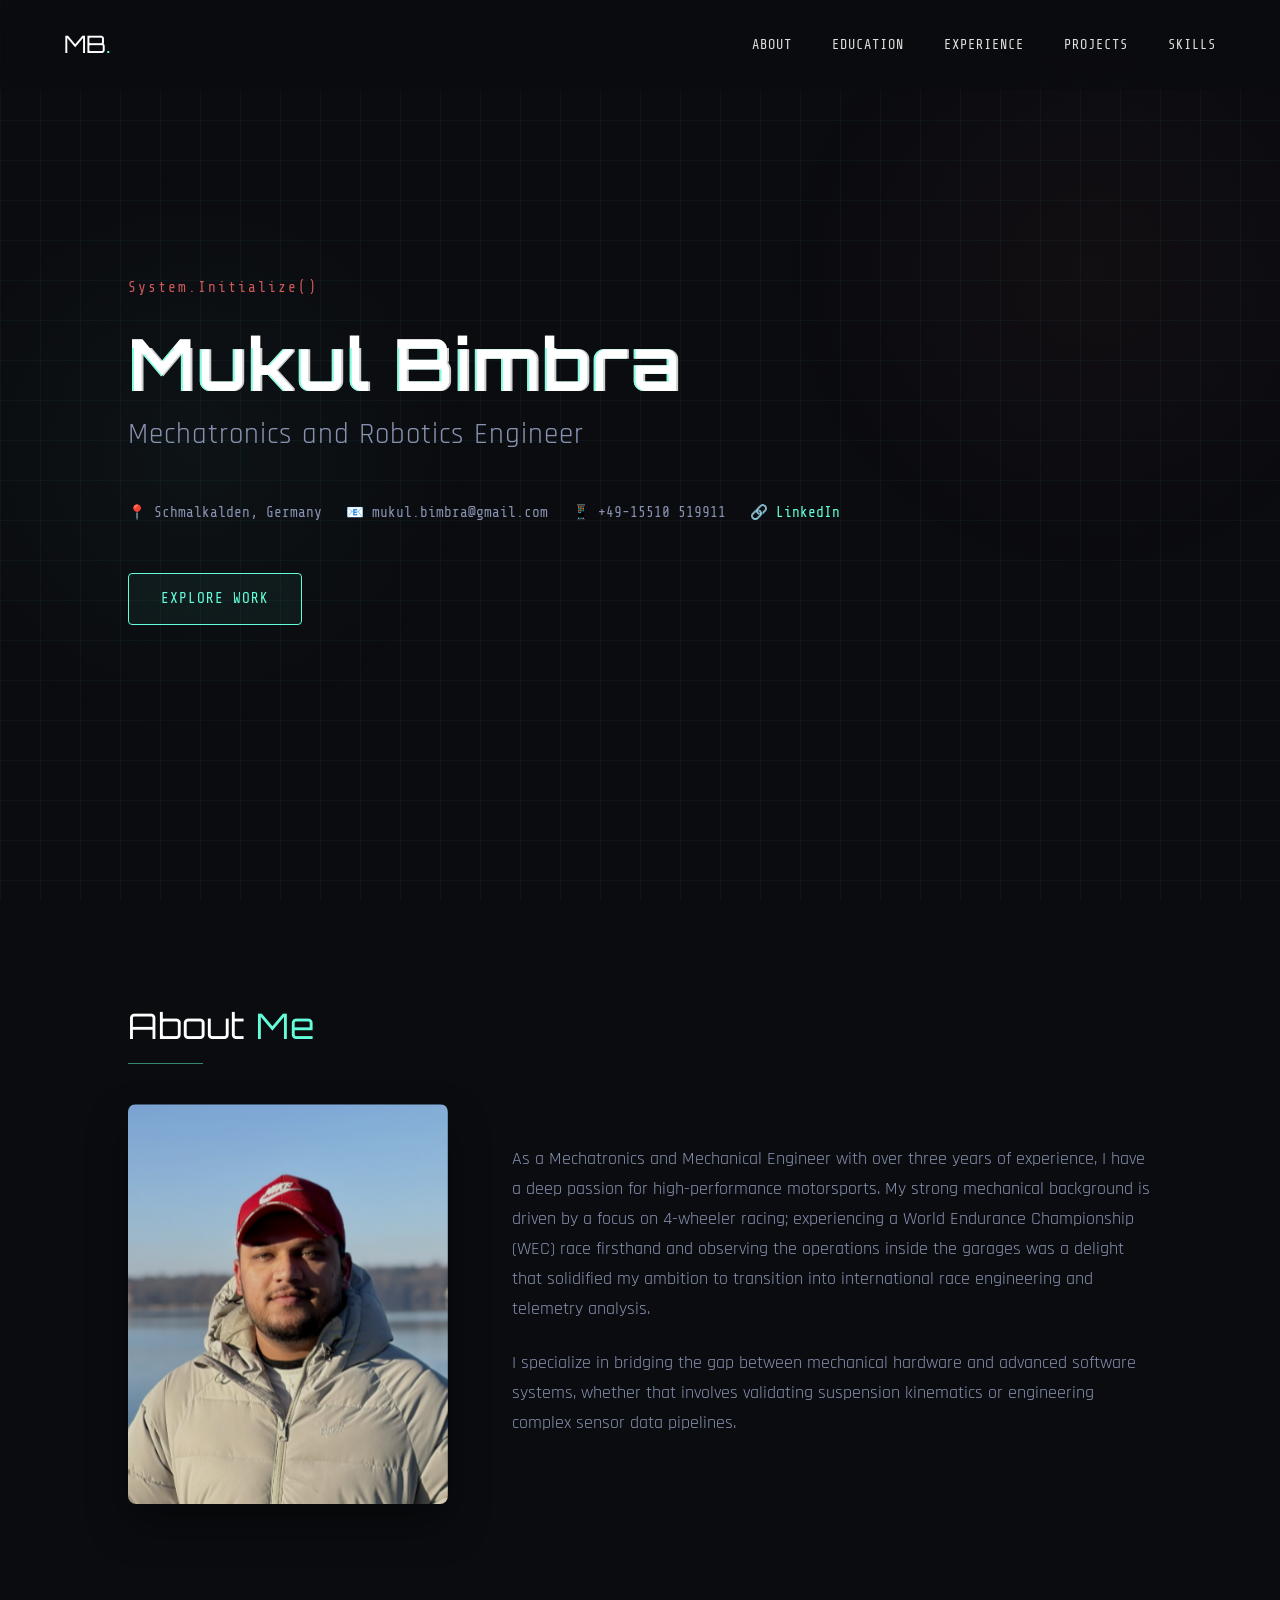
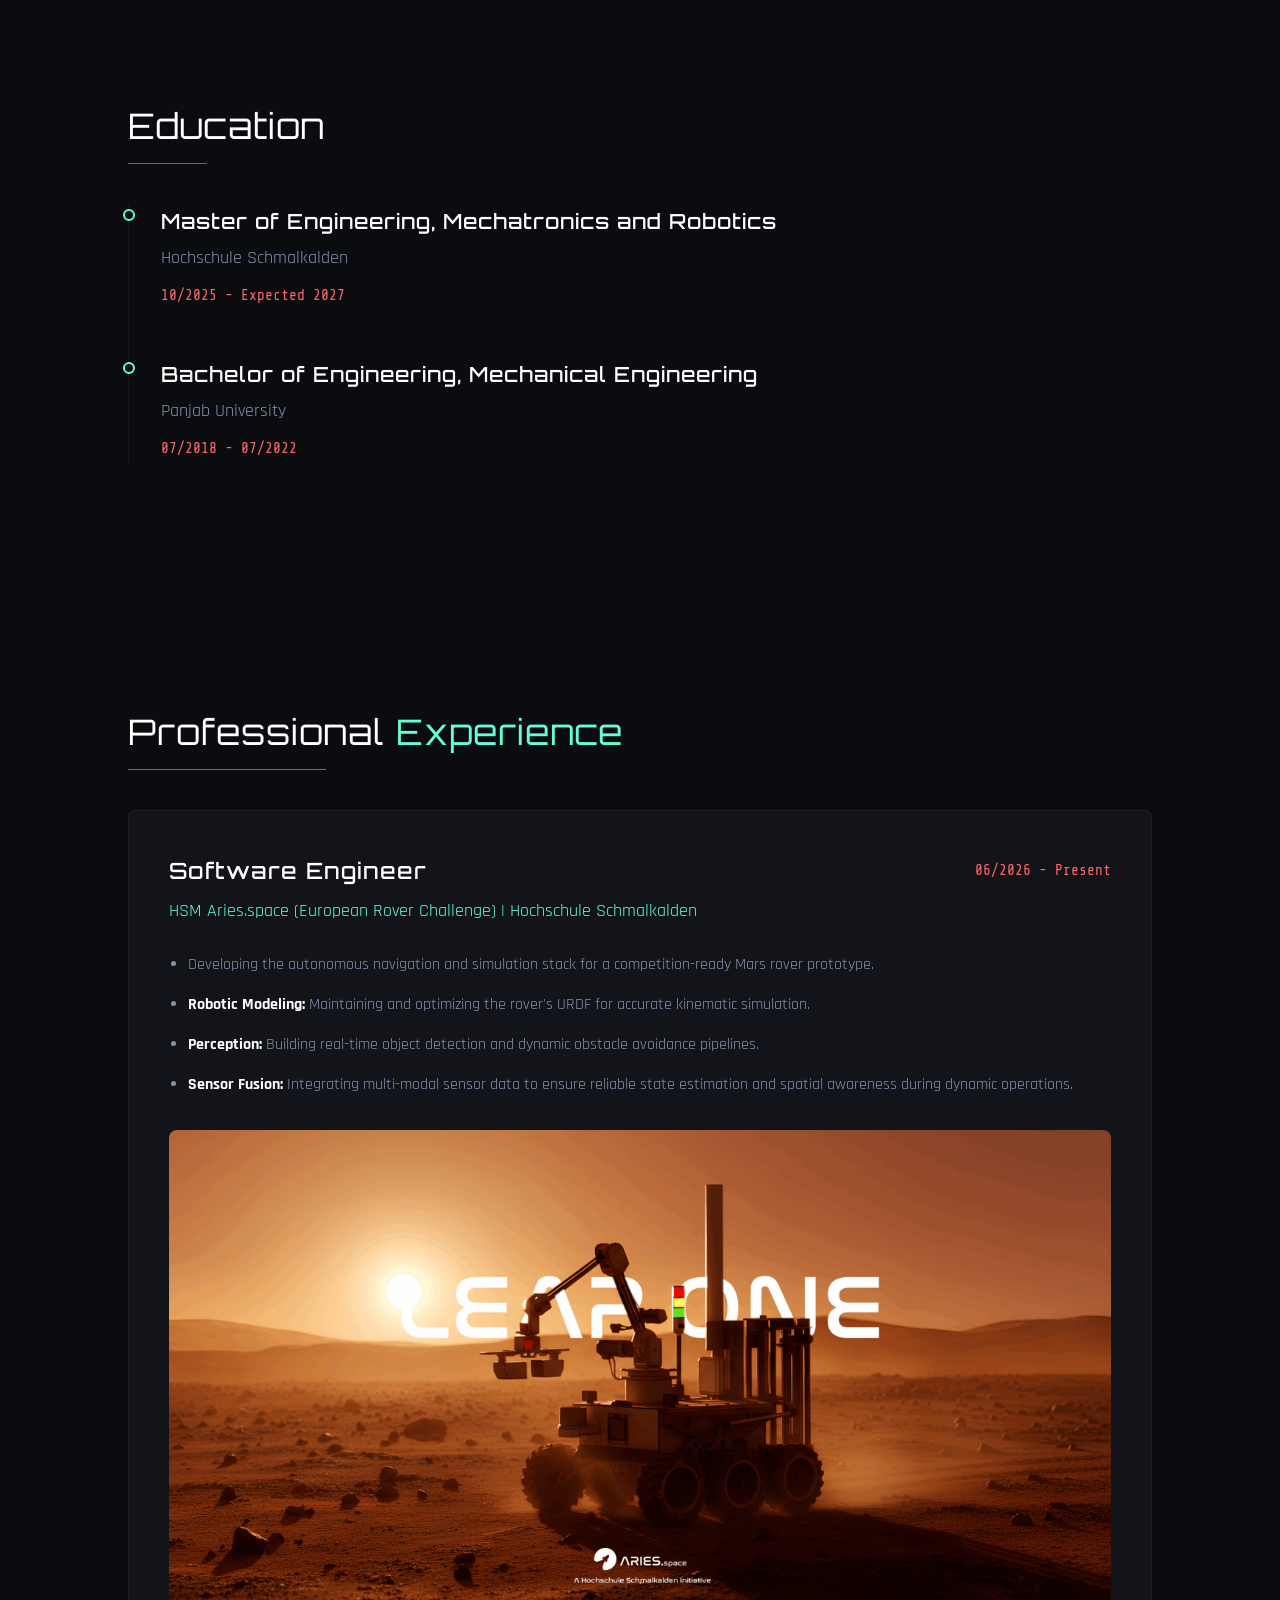
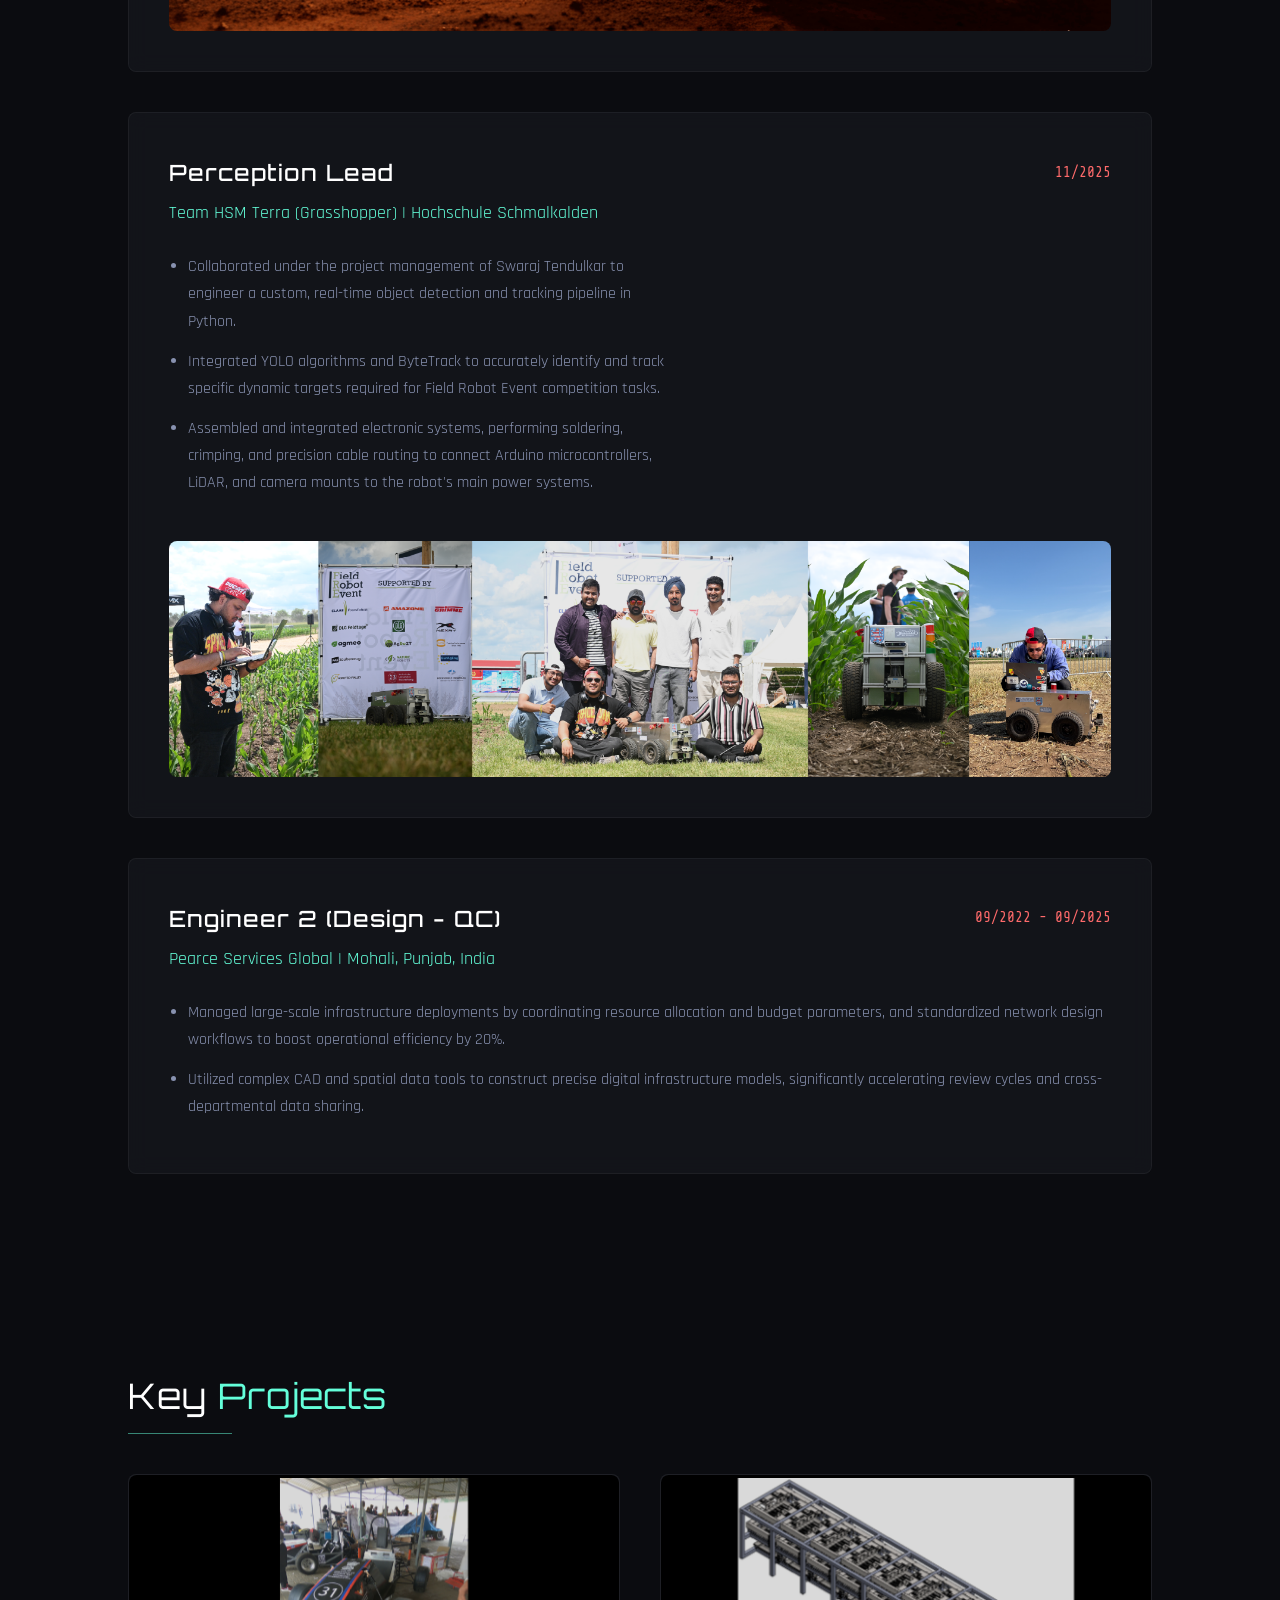
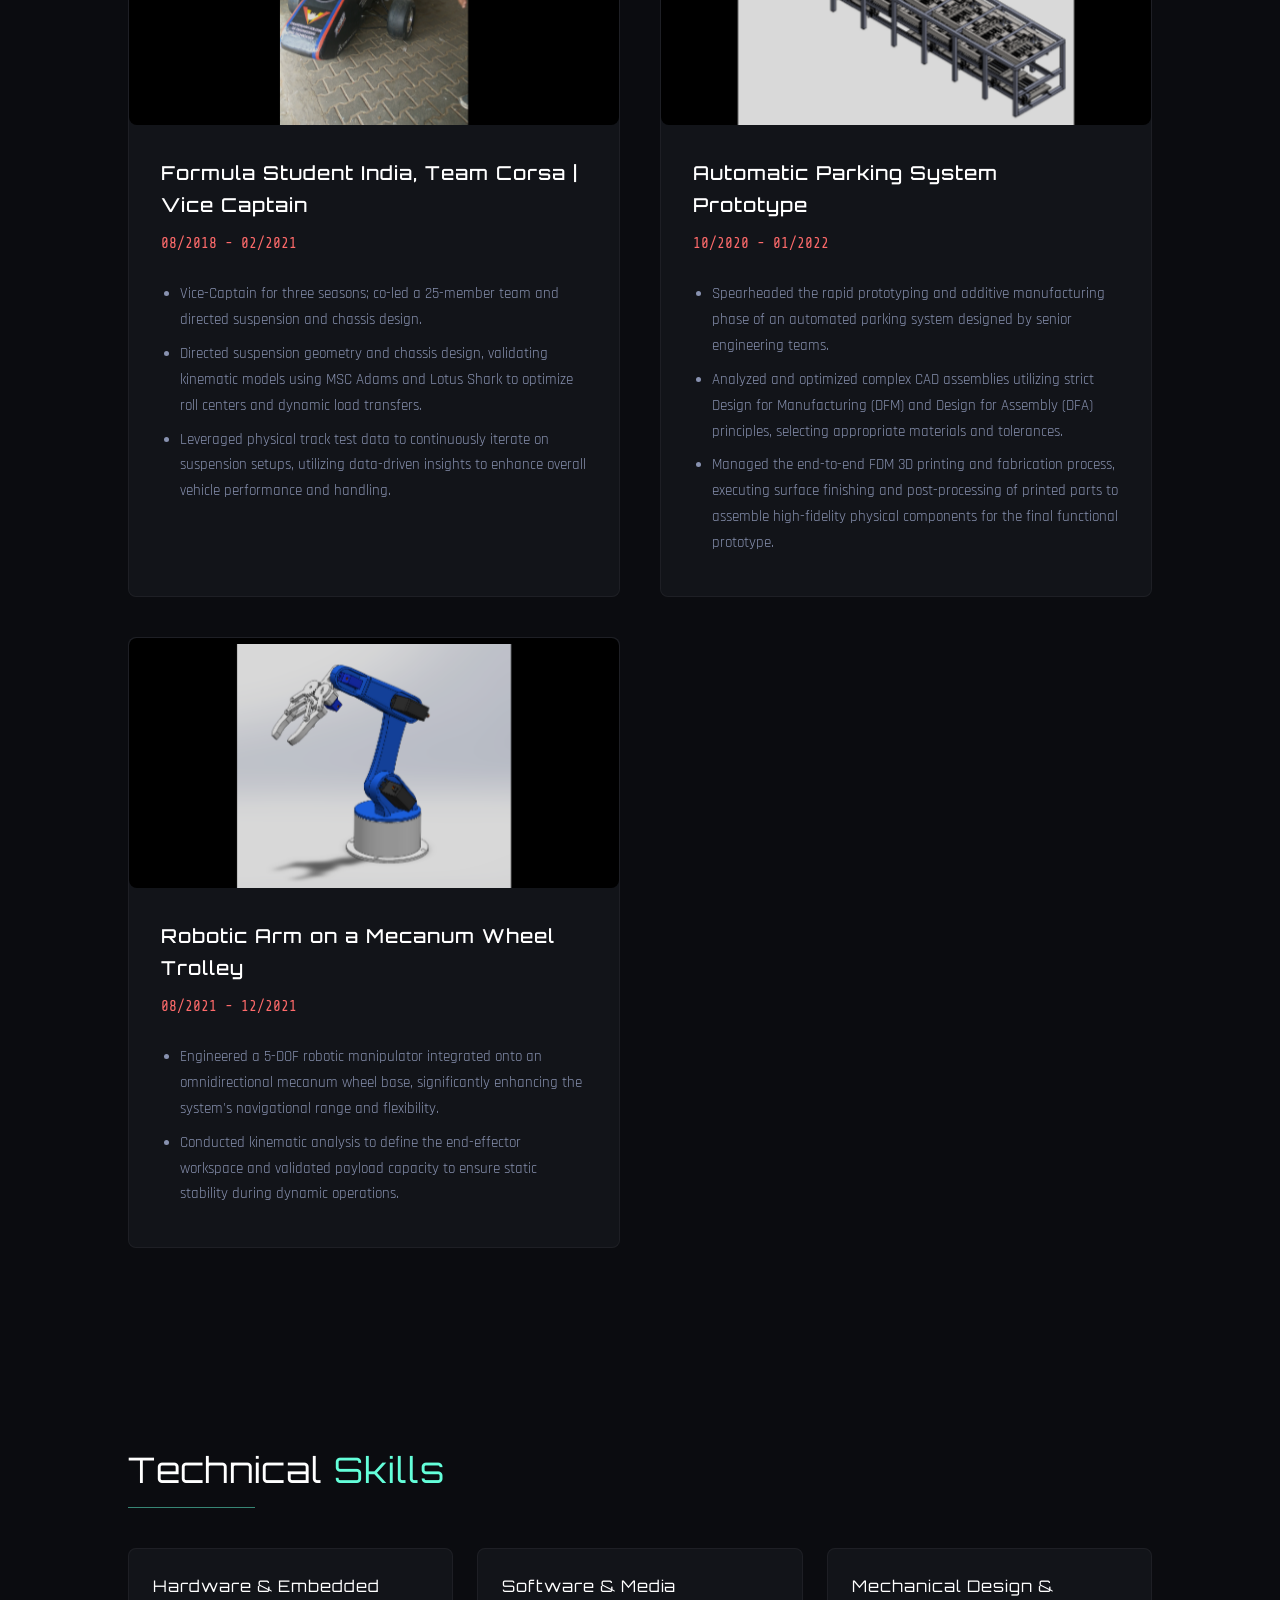
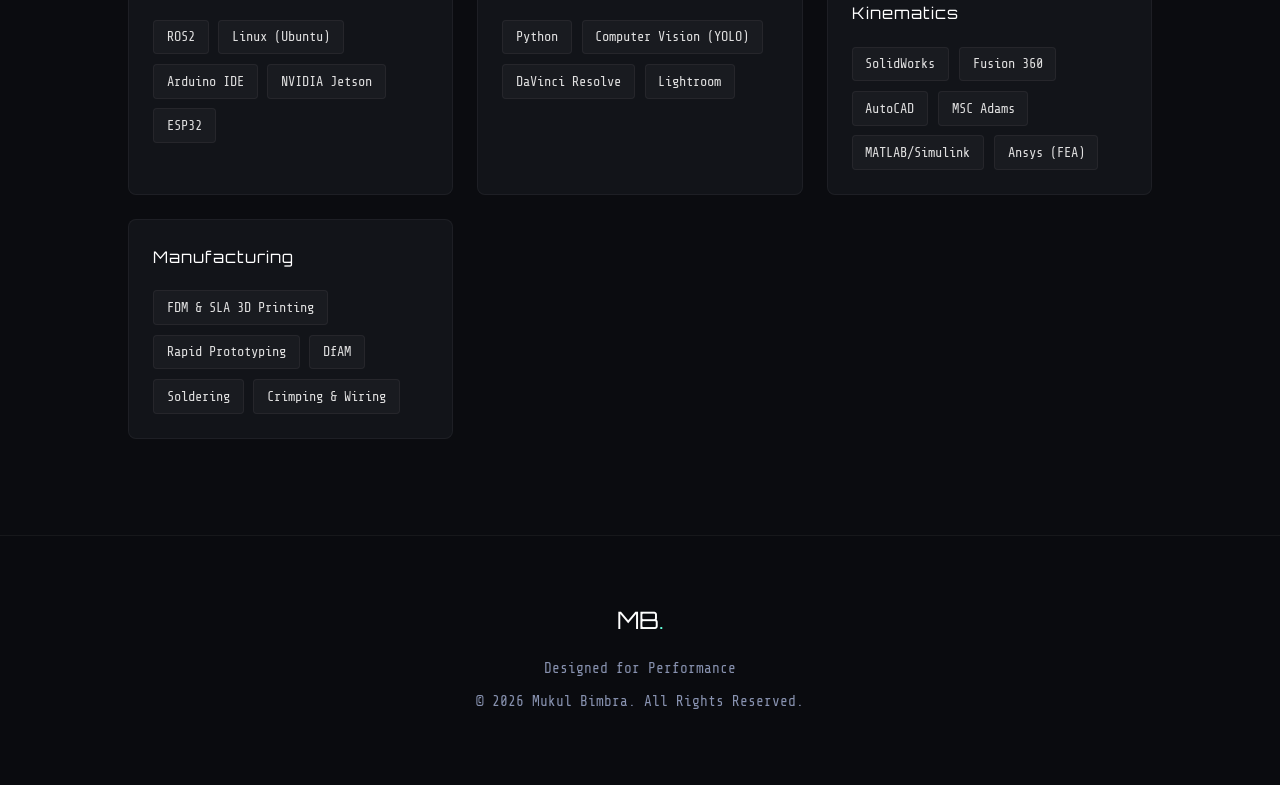
==== index.html @ 62a34c29 "Add files via upload" ====
<!DOCTYPE html>
<html lang="en">

<head>
    <meta charset="UTF-8">
    <meta name="viewport" content="width=device-width, initial-scale=1.0">
    <title>Mukul Bimbra | Mechatronics and Robotics Engineer</title>
    <link rel="stylesheet" href="style.css">
    <link
        href="https://fonts.googleapis.com/css2?family=Orbitron:wght@400;500;700&family=Rajdhani:wght@300;400;500;600&family=Share+Tech+Mono&display=swap"
        rel="stylesheet">
</head>

<body>
    <div class="ambient-background"></div>
    <div class="grid-overlay"></div>

    <nav class="navbar">
        <div class="logo">MB<span class="accent">.</span></div>
        <ul class="nav-links">
            <li><a href="#about">About</a></li>
            <li><a href="#education">Education</a></li>
            <li><a href="#experience">Experience</a></li>
            <li><a href="#projects">Projects</a></li>
            <li><a href="#skills">Skills</a></li>
        </ul>
    </nav>

    <header class="hero" id="home">
        <div class="hero-content">
            <div class="telemetry-tag">System.Initialize()</div>
            <h1 class="glitch" data-text="Mukul Bimbra">Mukul Bimbra</h1>
            <h2 class="role">Mechatronics and Robotics Engineer</h2>
            <div class="contact-info">
                <span>📍 Schmalkalden, Germany</span>
                <span>📧 mukul.bimbra@gmail.com</span>
                <span>📱 +49-15510 519911</span>
                <span>🔗 <a href="https://linkedin.com/in/mukul-bimbra" target="_blank">LinkedIn</a></span>
            </div>
            <a href="#about" class="btn primary-btn">Explore Work</a>
        </div>
    </header>

    <main>
        <section id="about" class="section">
            <h2 class="section-title">About <span class="accent">Me</span></h2>
            <div class="about-container">
                <div class="about-image parallax-container">
                    <img src="./Assets/images/Headshot.jpg" alt="Mukul Bimbra Headshot" class="parallax-img">
                </div>
                <div class="about-text">
                    <p>As a Mechatronics and Mechanical Engineer with over three years of experience, I have a deep
                        passion for high-performance motorsports. My strong mechanical background is driven by a focus
                        on 4-wheeler racing; experiencing a World Endurance Championship (WEC) race firsthand and
                        observing the operations inside the garages was a delight that solidified my ambition to
                        transition into international race engineering and telemetry analysis.</p>
                    <p>I specialize in bridging the gap between mechanical hardware and advanced software systems,
                        whether that involves validating suspension kinematics or engineering complex sensor data
                        pipelines.</p>
                </div>
            </div>
        </section>

        <section id="education" class="section">
            <h2 class="section-title">Education</h2>
            <div class="timeline">
                <div class="timeline-item">
                    <div class="timeline-dot"></div>
                    <div class="timeline-content">
                        <h3>Master of Engineering, Mechatronics and Robotics</h3>
                        <p class="timeline-org">Hochschule Schmalkalden</p>
                        <span class="timeline-date">10/2025 - Expected 2027</span>
                    </div>
                </div>
                <div class="timeline-item">
                    <div class="timeline-dot"></div>
                    <div class="timeline-content">
                        <h3>Bachelor of Engineering, Mechanical Engineering</h3>
                        <p class="timeline-org">Panjab University</p>
                        <span class="timeline-date">07/2018 - 07/2022</span>
                    </div>
                </div>
            </div>
        </section>

        <section id="experience" class="section">
            <h2 class="section-title">Professional <span class="accent">Experience</span></h2>
            <div class="cards-container">

                <!-- HSM Aries Card -->
                <div class="card experience-card">
                    <div class="card-header">
                        <h3>Software Engineer</h3>
                        <span class="date">06/2026 - Present</span>
                    </div>
                    <p class="org">HSM Aries.space (European Rover Challenge) | Hochschule Schmalkalden</p>

                    <ul class="card-list">
                        <li>Developing the autonomous navigation and simulation stack for a competition-ready Mars rover
                            prototype.</li>
                        <li><strong>Robotic Modeling:</strong> Maintaining and optimizing the rover's URDF for accurate
                            kinematic simulation.</li>
                        <li><strong>Perception:</strong> Building real-time object detection and dynamic obstacle
                            avoidance pipelines.</li>
                        <li><strong>Sensor Fusion:</strong> Integrating multi-modal sensor data to ensure reliable state
                            estimation and spatial awareness during dynamic operations.</li>
                    </ul>

                    <div class="card-image-full" style="height: auto; background: none; border: none; padding: 0;">
                        <img style="width: 100%; height: auto; border-radius: 8px; display: block;"
                            src="./Assets/images/HSM Aries wallpaper.png" alt="HSM Aries Mars Rover">
                    </div>
                </div>

                <!-- HSM Terra Card -->
                <div class="card experience-card">
                    <div class="card-header">
                        <h3>Perception Lead</h3>
                        <span class="date">11/2025</span>
                    </div>
                    <p class="org">Team HSM Terra (Grasshopper) | Hochschule Schmalkalden</p>

                    <div class="card-content-split">
                        <ul class="card-list">
                            <li>Collaborated under the project management of Swaraj Tendulkar to engineer a custom,
                                real-time object detection and tracking pipeline in Python.</li>
                            <li>Integrated YOLO algorithms and ByteTrack to accurately identify and track specific
                                dynamic targets required for Field Robot Event competition tasks.</li>
                            <li>Assembled and integrated electronic systems, performing soldering, crimping, and
                                precision cable routing to connect Arduino microcontrollers, LiDAR, and camera mounts to
                                the robot's main power systems.</li>
                        </ul>
                    </div>

                    <div class="card-image-full" style="height: auto; background: none; border: none; padding: 0;">
                        <img style="width: 100%; height: auto; border-radius: 8px; display: block;"
                            src="./Assets/images/HSM Terra Banner.png" alt="HSM Terra Banner">
                    </div>
                </div>

                <!-- Pearce Services Global -->
                <div class="card experience-card">
                    <div class="card-header">
                        <h3>Engineer 2 (Design - QC)</h3>
                        <span class="date">09/2022 - 09/2025</span>
                    </div>
                    <p class="org">Pearce Services Global | Mohali, Punjab, India</p>
                    <ul class="card-list">
                        <li>Managed large-scale infrastructure deployments by coordinating resource allocation and
                            budget parameters, and standardized network design workflows to boost operational efficiency
                            by 20%.</li>
                        <li>Utilized complex CAD and spatial data tools to construct precise digital infrastructure
                            models, significantly accelerating review cycles and cross-departmental data sharing.</li>
                    </ul>
                </div>
            </div>
        </section>

        <section id="projects" class="section">
            <h2 class="section-title">Key <span class="accent">Projects</span></h2>
            <div class="projects-grid">
                <!-- Project 1 -->
                <div class="project-card">
                    <div class="project-slideshow parallax-container">
                        <img src="./Assets/images/corsa car image.jpg" alt="Team Corsa Group Photo"
                            class="slide parallax-img active">
                        <img src="./Assets/images/Corsa Front.jpg" alt="Team Corsa Car Front View"
                            class="slide parallax-img">
                    </div>
                    <div class="project-info">
                        <h3>Formula Student India, Team Corsa | Vice Captain</h3>
                        <span class="date">08/2018 - 02/2021</span>
                        <ul>
                            <li>Vice-Captain for three seasons; co-led a 25-member team and directed suspension and
                                chassis design.</li>
                            <li>Directed suspension geometry and chassis design, validating kinematic models using MSC
                                Adams and Lotus Shark to optimize roll centers and dynamic load transfers.</li>
                            <li>Leveraged physical track test data to continuously iterate on suspension setups,
                                utilizing data-driven insights to enhance overall vehicle performance and handling.</li>
                        </ul>
                    </div>
                </div>
                <!-- Project 2 -->
                <div class="project-card">
                    <div class="project-slideshow parallax-container">
                        <img src="./Assets/images/Automated Parking project CAD.png" alt="Automated Parking CAD Model"
                            class="slide parallax-img active">
                        <img src="./Assets/images/3D printing.jpg" alt="Automated Parking 3D Printing Process"
                            class="slide parallax-img">
                    </div>
                    <div class="project-info">
                        <h3>Automatic Parking System Prototype</h3>
                        <span class="date">10/2020 - 01/2022</span>
                        <ul>
                            <li>Spearheaded the rapid prototyping and additive manufacturing phase of an automated
                                parking system designed by senior engineering teams.</li>
                            <li>Analyzed and optimized complex CAD assemblies utilizing strict Design for Manufacturing
                                (DFM) and Design for Assembly (DFA) principles, selecting appropriate materials and
                                tolerances.</li>
                            <li>Managed the end-to-end FDM 3D printing and fabrication process, executing surface
                                finishing and post-processing of printed parts to assemble high-fidelity physical
                                components for the final functional prototype.</li>
                        </ul>
                    </div>
                </div>
                <!-- Project 3 -->
                <div class="project-card">
                    <div class="project-slideshow parallax-container">
                        <img src="./Assets/images/Robotic arm CAD.png" alt="Robotic Arm CAD Model"
                            class="slide parallax-img active">
                        <img src="./Assets/images/Robotic arm .jpeg" alt="Assembled Robotic Arm Prototype"
                            class="slide parallax-img">
                    </div>
                    <div class="project-info">
                        <h3>Robotic Arm on a Mecanum Wheel Trolley</h3>
                        <span class="date">08/2021 - 12/2021</span>
                        <ul>
                            <li>Engineered a 5-DOF robotic manipulator integrated onto an omnidirectional mecanum wheel
                                base, significantly enhancing the system's navigational range and flexibility.</li>
                            <li>Conducted kinematic analysis to define the end-effector workspace and validated payload
                                capacity to ensure static stability during dynamic operations.</li>
                        </ul>
                    </div>
                </div>
            </div>
        </section>

        <section id="skills" class="section">
            <h2 class="section-title">Technical <span class="accent">Skills</span></h2>
            <div class="skills-container">
                <div class="skill-category">
                    <div class="skill-header">Hardware & Embedded</div>
                    <div class="skill-tags">
                        <span>ROS2</span><span>Linux (Ubuntu)</span><span>Arduino IDE</span><span>NVIDIA
                            Jetson</span><span>ESP32</span>
                    </div>
                </div>
                <div class="skill-category">
                    <div class="skill-header">Software & Media</div>
                    <div class="skill-tags">
                        <span>Python</span><span>Computer Vision (YOLO)</span><span>DaVinci
                            Resolve</span><span>Lightroom</span>
                    </div>
                </div>
                <div class="skill-category">
                    <div class="skill-header">Mechanical Design & Kinematics</div>
                    <div class="skill-tags">
                        <span>SolidWorks</span><span>Fusion 360</span><span>AutoCAD</span><span>MSC
                            Adams</span><span>MATLAB/Simulink</span><span>Ansys (FEA)</span>
                    </div>
                </div>
                <div class="skill-category">
                    <div class="skill-header">Manufacturing</div>
                    <div class="skill-tags">
                        <span>FDM & SLA 3D Printing</span><span>Rapid
                            Prototyping</span><span>DfAM</span><span>Soldering</span><span>Crimping & Wiring</span>
                    </div>
                </div>
            </div>
        </section>
    </main>

    <footer>
        <div class="footer-content">
            <div class="footer-logo">MB<span class="accent">.</span></div>
            <p>Designed for Performance</p>
            <p>&copy; 2026 Mukul Bimbra. All Rights Reserved.</p>
        </div>
    </footer>

    <script src="script.js"></script>
</body>

</html>
---- style.css ----
:root {
    --bg-color: #0b0c10;
    --surface-color: rgba(31, 33, 40, 0.4);
    --border-color: rgba(255, 255, 255, 0.05);
    --text-main: #e0e0e0;
    --text-muted: #8892b0;
    --accent-primary: #64ffda; /* smooth teal/cyan */
    --accent-secondary: #ff6b6b; /* soft coral red */
    
    --font-heading: 'Orbitron', sans-serif;
    --font-body: 'Rajdhani', sans-serif;
    --font-mono: 'Share Tech Mono', monospace;
    
    --transition-fast: 0.3s ease;
    --transition-smooth: 0.8s cubic-bezier(0.16, 1, 0.3, 1);
}

* {
    margin: 0;
    padding: 0;
    box-sizing: border-box;
}

html {
    scroll-behavior: smooth;
    font-size: 16px;
}

body {
    background-color: var(--bg-color);
    color: var(--text-main);
    font-family: var(--font-body);
    line-height: 1.7;
    overflow-x: hidden;
}

/* Background Grid Overlay */
.grid-overlay {
    position: fixed;
    top: 0;
    left: 0;
    width: 100vw;
    height: 100vh;
    background-image: 
        linear-gradient(rgba(100, 255, 218, 0.04) 1px, transparent 1px),
        linear-gradient(90deg, rgba(100, 255, 218, 0.04) 1px, transparent 1px);
    background-size: 40px 40px;
    z-index: -1;
    pointer-events: none;
}

/* Smooth Ambient Background */
.ambient-background {
    position: fixed;
    top: 0;
    left: 0;
    width: 100vw;
    height: 100vh;
    background: radial-gradient(circle at 15% 50%, rgba(100, 255, 218, 0.03), transparent 25%),
                radial-gradient(circle at 85% 30%, rgba(255, 107, 107, 0.03), transparent 25%);
    z-index: -2;
    pointer-events: none;
}

/* Typography */
h1, h2, h3, h4 {
    font-family: var(--font-heading);
    letter-spacing: 1px;
    font-weight: 500;
}

.accent {
    color: var(--accent-primary);
}

.section-title {
    font-size: 2.2rem;
    margin-bottom: 3rem;
    display: inline-block;
    position: relative;
    color: #fff;
    font-weight: 400;
}

.section-title::after {
    content: '';
    position: absolute;
    bottom: -8px;
    left: 0;
    width: 40%;
    height: 1px;
    background-color: var(--accent-primary);
    opacity: 0.5;
}

/* Navbar */
.navbar {
    position: fixed;
    top: 0;
    width: 100%;
    display: flex;
    justify-content: space-between;
    align-items: center;
    padding: 1.5rem 5%;
    background: rgba(11, 12, 16, 0.6);
    backdrop-filter: blur(12px);
    border-bottom: 1px solid transparent;
    z-index: 1000;
    transition: var(--transition-fast);
}

.navbar.scrolled {
    padding: 1rem 5%;
    background: rgba(11, 12, 16, 0.9);
    border-bottom: 1px solid var(--border-color);
}

.logo {
    font-family: var(--font-heading);
    font-size: 1.5rem;
    color: #fff;
}

.nav-links {
    list-style: none;
    display: flex;
    gap: 2.5rem;
}

.nav-links a {
    color: var(--text-main);
    text-decoration: none;
    font-family: var(--font-mono);
    text-transform: uppercase;
    font-size: 0.85rem;
    letter-spacing: 1px;
    transition: var(--transition-fast);
}

.nav-links a:hover {
    color: var(--accent-primary);
}

/* Hero Section */
.hero {
    height: 100vh;
    display: flex;
    align-items: center;
    padding: 0 10%;
    position: relative;
}

.hero-content {
    max-width: 800px;
    position: relative;
    z-index: 1;
}

.telemetry-tag {
    font-family: var(--font-mono);
    color: var(--accent-secondary);
    font-size: 0.9rem;
    margin-bottom: 1.5rem;
    letter-spacing: 2px;
    opacity: 0.8;
}

.hero h1 {
    font-size: 4.5rem;
    line-height: 1.1;
    margin-bottom: 0.5rem;
    color: #fff;
    font-weight: 700;
}

.hero .role {
    font-size: 1.8rem;
    color: var(--text-muted);
    margin-bottom: 2.5rem;
    font-family: var(--font-body);
    font-weight: 400;
}

.contact-info {
    display: flex;
    flex-wrap: wrap;
    gap: 1.5rem;
    margin-bottom: 3rem;
    font-family: var(--font-mono);
    font-size: 0.9rem;
    color: var(--text-muted);
}

.contact-info a {
    color: var(--accent-primary);
    text-decoration: none;
    transition: var(--transition-fast);
}

.contact-info a:hover {
    color: #fff;
}

.btn {
    display: inline-block;
    padding: 0.8rem 2rem;
    font-family: var(--font-mono);
    text-transform: uppercase;
    text-decoration: none;
    font-size: 0.9rem;
    letter-spacing: 1px;
    transition: var(--transition-fast);
    border: 1px solid var(--accent-primary);
    background: rgba(100, 255, 218, 0.05);
    color: var(--accent-primary);
    border-radius: 4px;
}

.btn:hover {
    background: rgba(100, 255, 218, 0.15);
    transform: translateY(-2px);
}

/* Sections General */
.section {
    padding: 6rem 10%;
}

/* Parallax Dynamic Images */
.parallax-container {
    overflow: hidden;
    position: relative;
    border-radius: 8px;
    background: #000;
}

.parallax-img {
    width: 100%;
    height: 100%;
    object-fit: contain;
    will-change: transform;
    filter: brightness(0.85);
    transition: filter 0.5s ease, transform 0.5s ease;
}

.parallax-container:hover .parallax-img {
    filter: brightness(1.1);
}

/* Full Width Card Images (HSM Rover & Terra) */
.card-image-full {
    width: 100%;
    height: 350px;
    margin-top: 2rem;
    border: 1px solid var(--border-color);
}

/* Square Video styling (HSM Terra) */
.video-wrapper {
    aspect-ratio: 1 / 1;
    width: 100%;
    max-width: 400px;
    margin: 0 auto;
    border-radius: 8px;
    overflow: hidden;
    border: 1px solid var(--border-color);
    box-shadow: 0 10px 30px rgba(0,0,0,0.3);
    background-color: #000;
}

.square-video {
    width: 100%;
    height: 100%;
    object-fit: cover;
}

/* About Section */
.about-container {
    display: flex;
    gap: 4rem;
    align-items: center;
}

.about-image {
    flex: 0 0 320px;
    height: 400px;
    box-shadow: 0 20px 40px rgba(0,0,0,0.4);
}

.about-text {
    flex: 1;
    font-size: 1.1rem;
    color: var(--text-muted);
}

.about-text p {
    margin-bottom: 1.5rem;
}

/* Education Timeline */
.timeline {
    position: relative;
    padding-left: 2rem;
    border-left: 1px solid var(--border-color);
}

.timeline-item {
    position: relative;
    margin-bottom: 3rem;
}

.timeline-dot {
    position: absolute;
    left: -2.35rem;
    top: 5px;
    width: 12px;
    height: 12px;
    background: var(--bg-color);
    border: 2px solid var(--accent-primary);
    border-radius: 50%;
}

.timeline-content h3 {
    color: #fff;
    font-size: 1.3rem;
    margin-bottom: 0.3rem;
}

.timeline-org {
    font-size: 1.1rem;
    color: var(--text-muted);
    margin-bottom: 0.5rem;
}

.timeline-date {
    font-family: var(--font-mono);
    color: var(--accent-secondary);
    font-size: 0.9rem;
}

/* Experience Cards */
.cards-container {
    display: flex;
    flex-direction: column;
    gap: 2.5rem;
}

.card {
    background: var(--surface-color);
    border: 1px solid var(--border-color);
    border-radius: 8px;
    padding: 2.5rem;
    transition: var(--transition-smooth);
    backdrop-filter: blur(10px);
}

.card:hover {
    transform: translateY(-5px);
    border-color: rgba(255, 255, 255, 0.15);
    background: rgba(31, 33, 40, 0.6);
}

.card-header {
    display: flex;
    justify-content: space-between;
    align-items: center;
    margin-bottom: 0.5rem;
}

.card-header h3 {
    font-size: 1.4rem;
    color: #fff;
}

.date {
    font-family: var(--font-mono);
    color: var(--accent-secondary);
    font-size: 0.9rem;
}

.org {
    font-size: 1.1rem;
    color: var(--accent-primary);
    margin-bottom: 1.5rem;
}

.card-content-split {
    display: grid;
    grid-template-columns: 1.2fr 1fr;
    gap: 2rem;
    align-items: center;
}

.card-list {
    padding-left: 1.2rem;
    color: var(--text-muted);
}

.card-list li {
    margin-bottom: 0.8rem;
}

.card-list li strong {
    color: #fff;
}

/* Projects Grid */
.projects-grid {
    display: grid;
    grid-template-columns: repeat(auto-fit, minmax(350px, 1fr));
    gap: 2.5rem;
}

.project-card {
    background: var(--surface-color);
    border: 1px solid var(--border-color);
    border-radius: 8px;
    display: flex;
    flex-direction: column;
    transition: var(--transition-smooth);
    overflow: hidden;
}

.project-card:hover {
    transform: translateY(-10px);
    border-color: rgba(100, 255, 218, 0.3);
}

.project-slideshow {
    height: 250px;
    position: relative;
}

.project-slideshow .slide {
    position: absolute;
    top: 0;
    left: 0;
    opacity: 0;
    z-index: 1;
    transition: opacity 1s ease-in-out;
}

.project-slideshow .slide.active {
    opacity: 1;
    z-index: 2;
}

.project-info {
    padding: 2rem;
    flex: 1;
}

.project-info h3 {
    color: #fff;
    margin-bottom: 0.5rem;
    font-size: 1.2rem;
}

.project-info ul {
    padding-left: 1.2rem;
    margin-top: 1.5rem;
    color: var(--text-muted);
    font-size: 0.95rem;
}

.project-info li {
    margin-bottom: 0.5rem;
}

/* Skills Section */
.skills-container {
    display: grid;
    grid-template-columns: repeat(auto-fit, minmax(280px, 1fr));
    gap: 1.5rem;
}

.skill-category {
    background: var(--surface-color);
    padding: 1.5rem;
    border: 1px solid var(--border-color);
    border-radius: 8px;
}

.skill-header {
    font-family: var(--font-heading);
    font-size: 1rem;
    margin-bottom: 1.2rem;
    color: #fff;
    letter-spacing: 1px;
}

.skill-tags {
    display: flex;
    flex-wrap: wrap;
    gap: 0.6rem;
}

.skill-tags span {
    background: rgba(255, 255, 255, 0.03);
    color: var(--text-main);
    border: 1px solid var(--border-color);
    border-radius: 4px;
    padding: 0.3rem 0.8rem;
    font-family: var(--font-mono);
    font-size: 0.85rem;
    transition: var(--transition-fast);
}

.skill-tags span:hover {
    background: rgba(100, 255, 218, 0.1);
    color: var(--accent-primary);
    border-color: rgba(100, 255, 218, 0.3);
}

/* Footer */
footer {
    padding: 4rem 10%;
    text-align: center;
    border-top: 1px solid var(--border-color);
    background: rgba(11, 12, 16, 0.8);
}

.footer-logo {
    font-family: var(--font-heading);
    font-size: 1.5rem;
    color: #fff;
    margin-bottom: 1rem;
}

footer p {
    font-family: var(--font-mono);
    color: var(--text-muted);
    margin-bottom: 0.5rem;
    font-size: 0.9rem;
}

/* Animations */
@keyframes blink {
    0%, 100% { opacity: 1; }
    50% { opacity: 0; }
}

.glitch {
    position: relative;
}

.glitch::before, .glitch::after {
    content: attr(data-text);
    position: absolute;
    top: 0;
    left: 0;
    width: 100%;
    height: 100%;
    opacity: 0.8;
}

.glitch::before {
    left: 2px;
    text-shadow: -2px 0 var(--accent-primary);
    clip: rect(24px, 550px, 90px, 0);
    animation: glitch-anim-2 3s infinite linear alternate-reverse;
}

.glitch::after {
    left: -2px;
    text-shadow: -2px 0 var(--accent-secondary);
    clip: rect(85px, 550px, 140px, 0);
    animation: glitch-anim 2.5s infinite linear alternate-reverse;
}

@keyframes glitch-anim {
    0% { clip: rect(10px, 9999px, 83px, 0); }
    20% { clip: rect(65px, 9999px, 2px, 0); }
    40% { clip: rect(25px, 9999px, 45px, 0); }
    60% { clip: rect(98px, 9999px, 12px, 0); }
    80% { clip: rect(44px, 9999px, 88px, 0); }
    100% { clip: rect(20px, 9999px, 55px, 0); }
}

@keyframes glitch-anim-2 {
    0% { clip: rect(15px, 9999px, 44px, 0); }
    20% { clip: rect(90px, 9999px, 20px, 0); }
    40% { clip: rect(5px, 9999px, 60px, 0); }
    60% { clip: rect(70px, 9999px, 10px, 0); }
    80% { clip: rect(33px, 9999px, 80px, 0); }
    100% { clip: rect(50px, 9999px, 30px, 0); }
}

/* Responsive */
@media (max-width: 1024px) {
    .about-container, .card-content-split {
        grid-template-columns: 1fr;
        flex-direction: column;
    }
    .hero h1 { font-size: 3.5rem; }
}

@media (max-width: 768px) {
    .nav-links { display: none; }
    .hero h1 { font-size: 2.8rem; }
    .hero .role { font-size: 1.3rem; }
    .section { padding: 4rem 5%; }
}
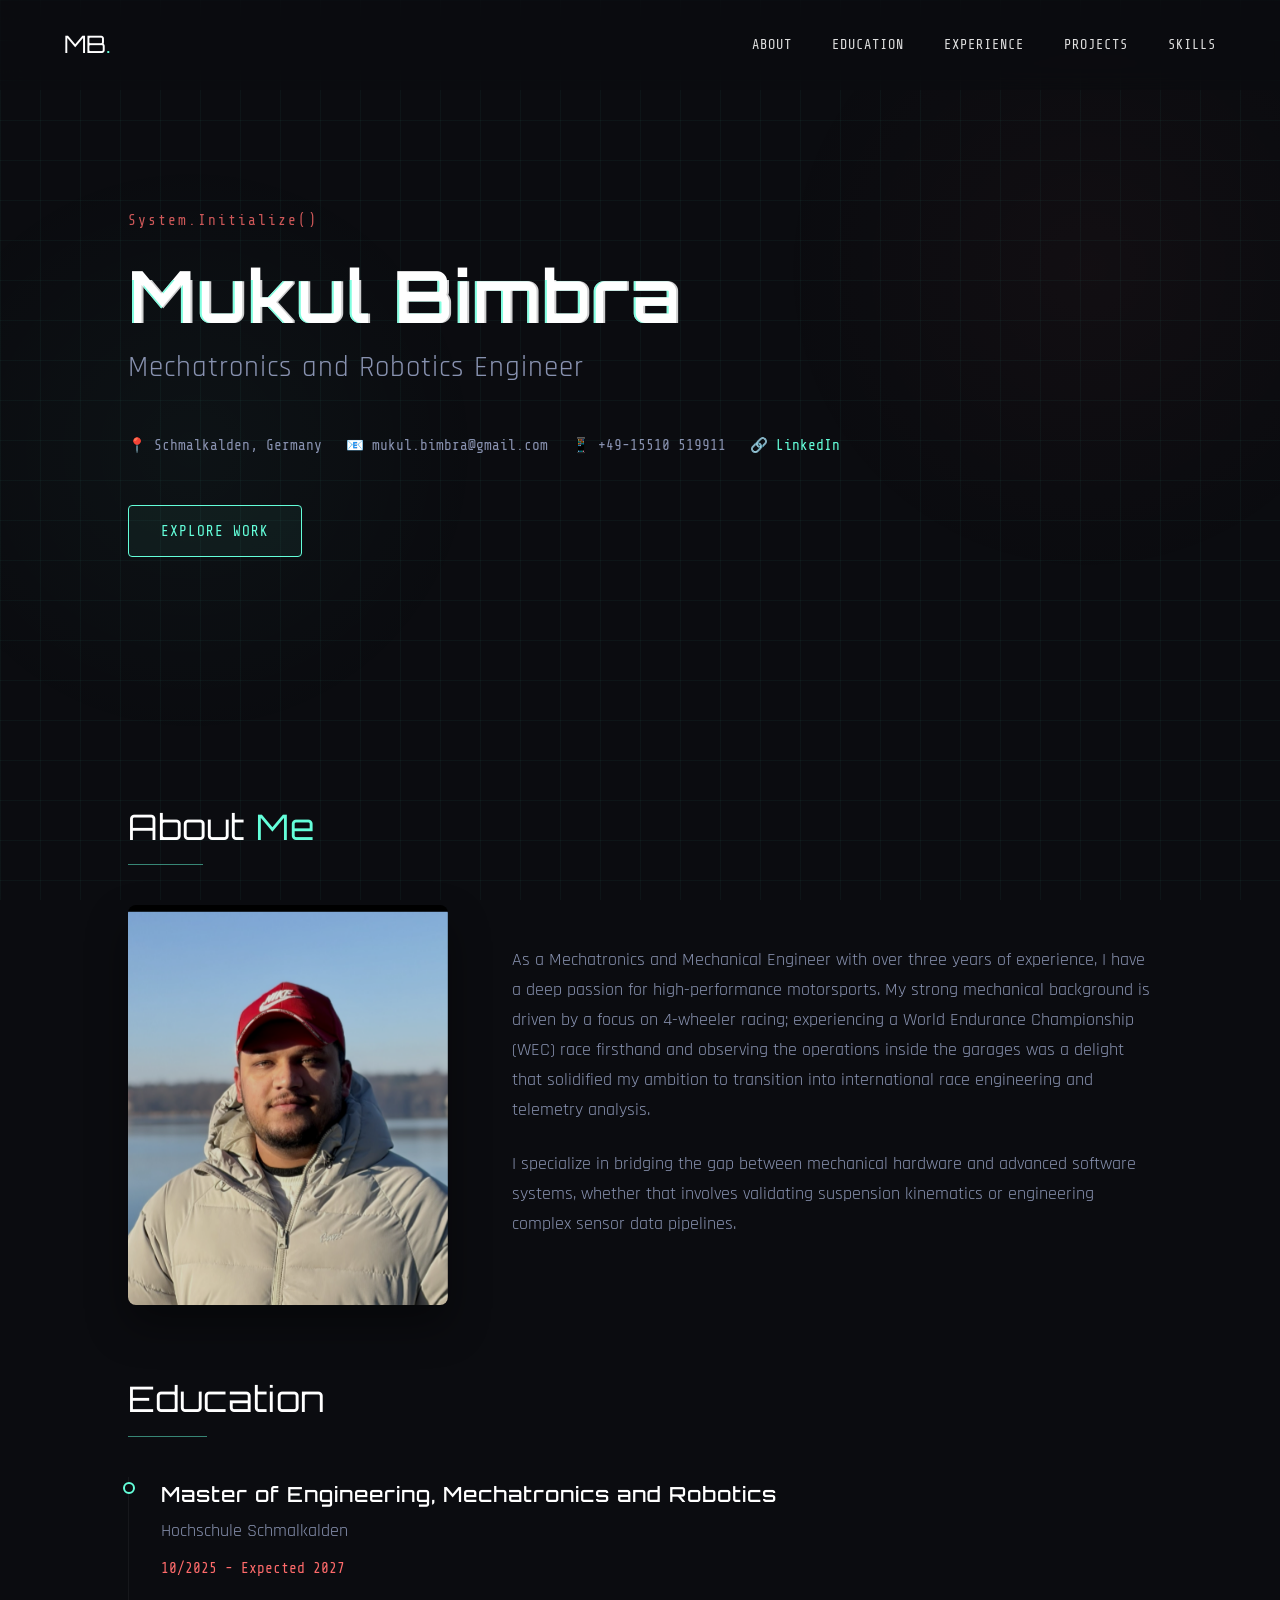
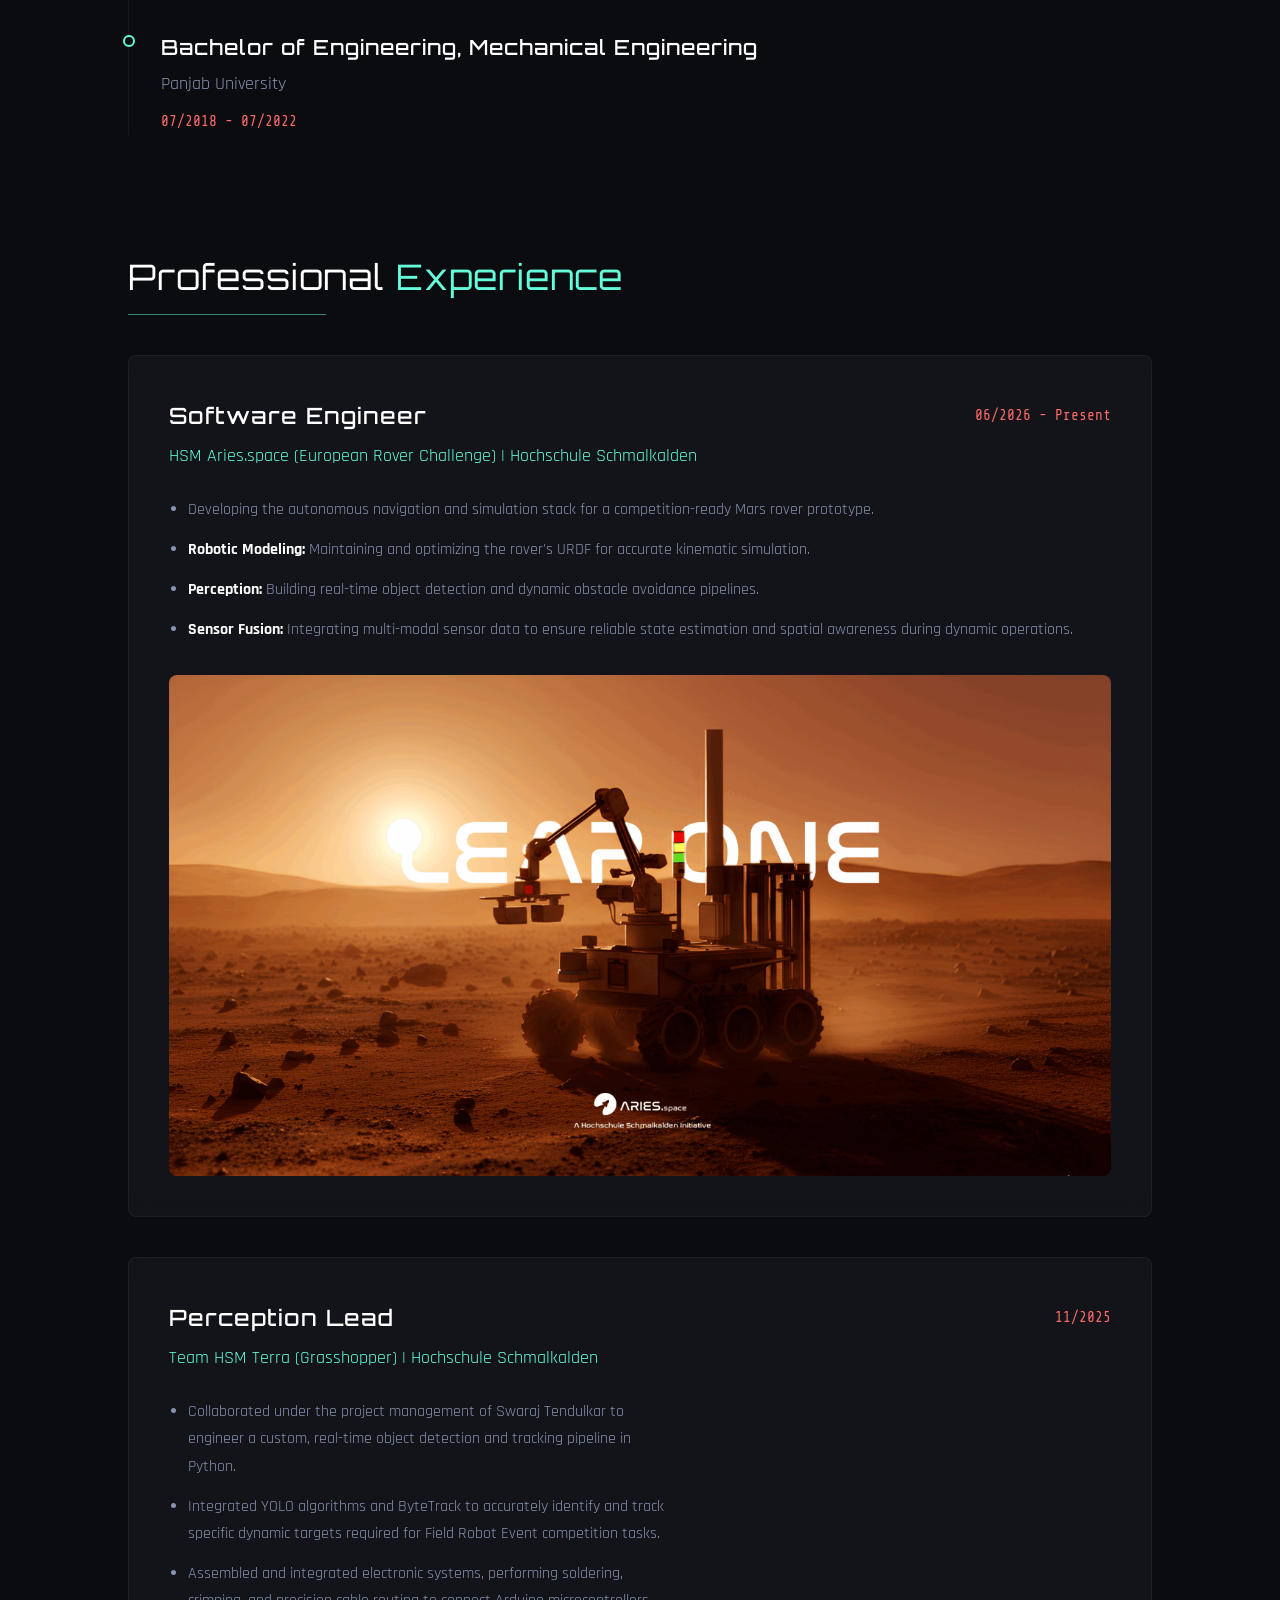
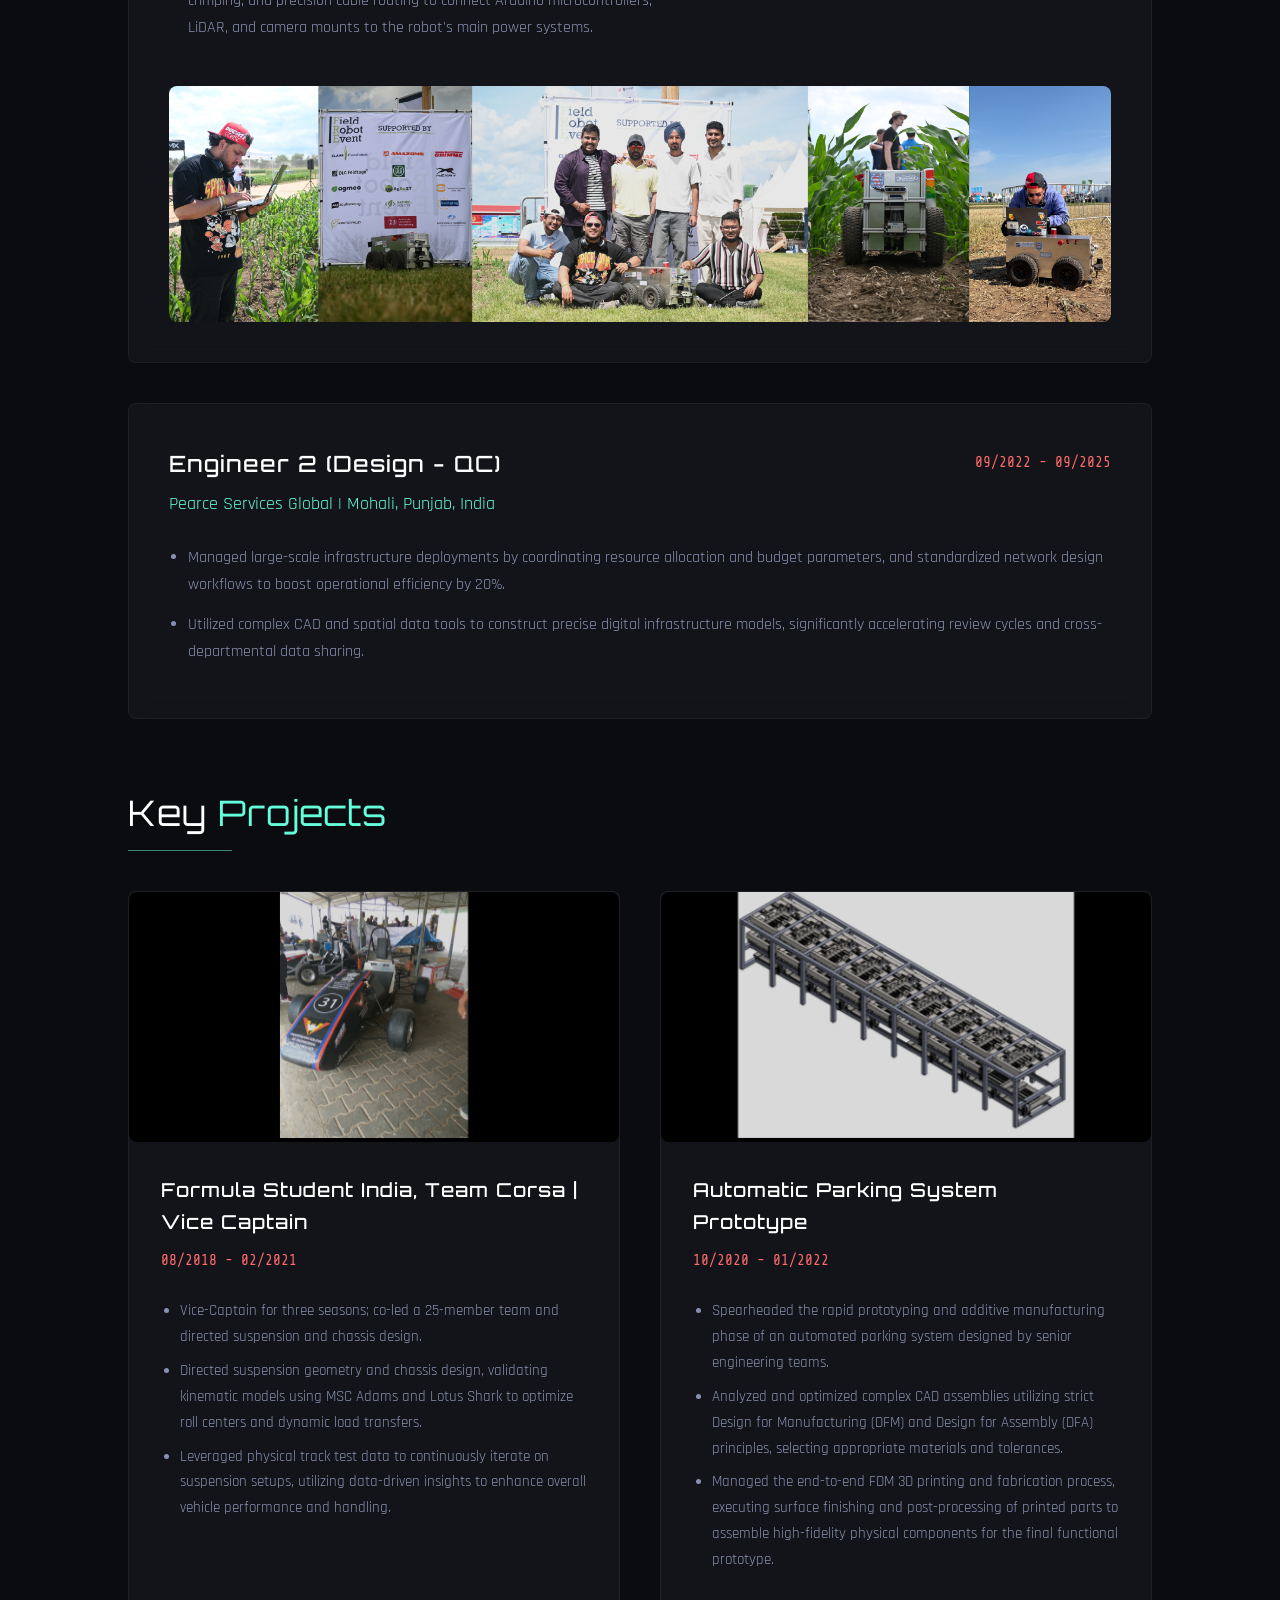
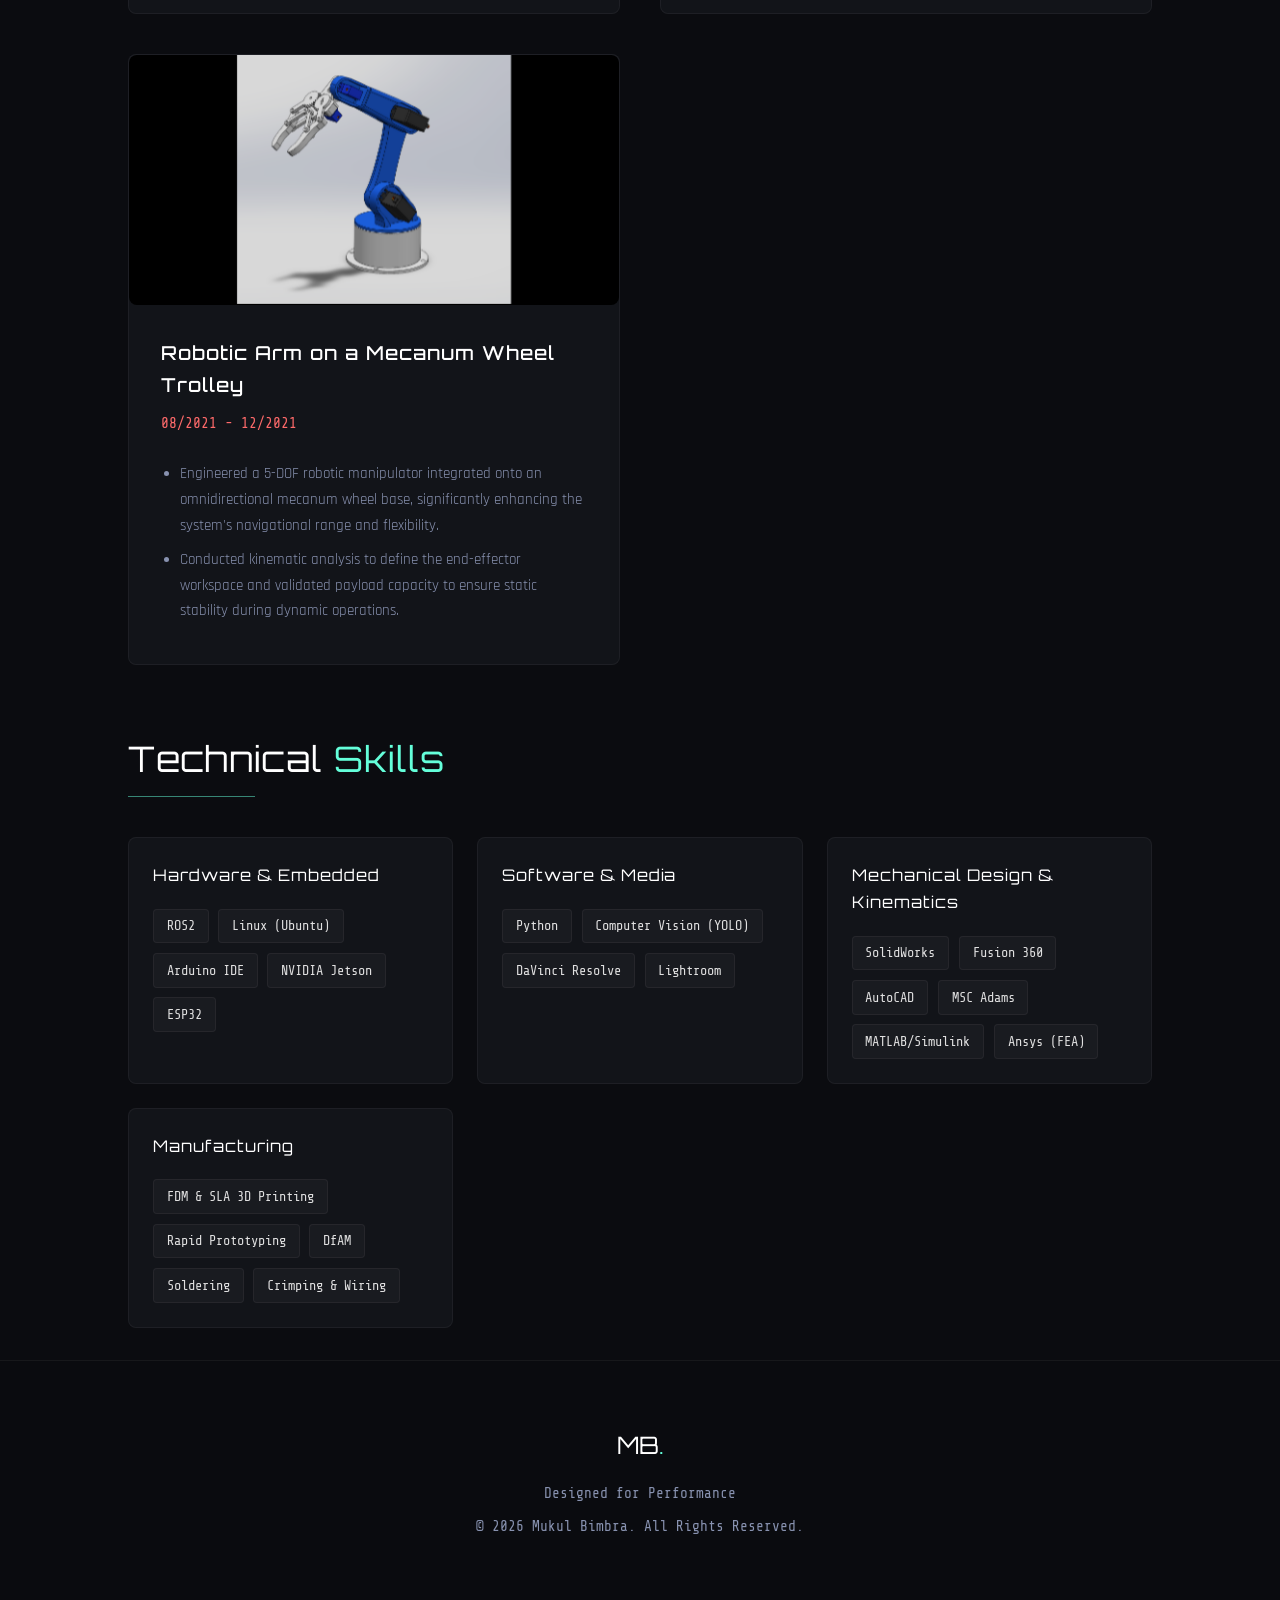
==== commit 7755a209: "Add files via upload" ====
--- a/index.html
+++ b/index.html
@@ -107,7 +107,8 @@
                     </ul>
 
                     <div class="card-image-full" style="height: auto; background: none; border: none; padding: 0;">
-                        <img style="width: 100%; height: auto; border-radius: 8px; display: block;"
+                        <img class="zoomable-image"
+                            style="width: 100%; height: auto; border-radius: 8px; display: block;"
                             src="./Assets/images/HSM Aries wallpaper.png" alt="HSM Aries Mars Rover">
                     </div>
                 </div>
@@ -133,7 +134,8 @@
                     </div>
 
                     <div class="card-image-full" style="height: auto; background: none; border: none; padding: 0;">
-                        <img style="width: 100%; height: auto; border-radius: 8px; display: block;"
+                        <img class="zoomable-image"
+                            style="width: 100%; height: auto; border-radius: 8px; display: block;"
                             src="./Assets/images/HSM Terra Banner.png" alt="HSM Terra Banner">
                     </div>
                 </div>
--- a/style.css
+++ b/style.css
@@ -143,7 +143,8 @@
 
 /* Hero Section */
 .hero {
-    height: 100vh;
+    height: 85vh;
+    min-height: 550px;
     display: flex;
     align-items: center;
     padding: 0 10%;
@@ -223,7 +224,7 @@
 
 /* Sections General */
 .section {
-    padding: 6rem 10%;
+    padding: 2rem 10%;
 }
 
 /* Parallax Dynamic Images */
@@ -253,6 +254,23 @@
     height: 350px;
     margin-top: 2rem;
     border: 1px solid var(--border-color);
+}
+
+/* Interactive Zoomable Image */
+.zoomable-image {
+    transition: transform 0.4s cubic-bezier(0.16, 1, 0.3, 1);
+    position: relative;
+    z-index: 1;
+}
+
+@media (max-width: 768px) {
+    .zoomable-image {
+        cursor: zoom-in;
+    }
+    .zoomable-image:active {
+        transform: scale(1.4);
+        z-index: 10;
+    }
 }
 
 /* Square Video styling (HSM Terra) */
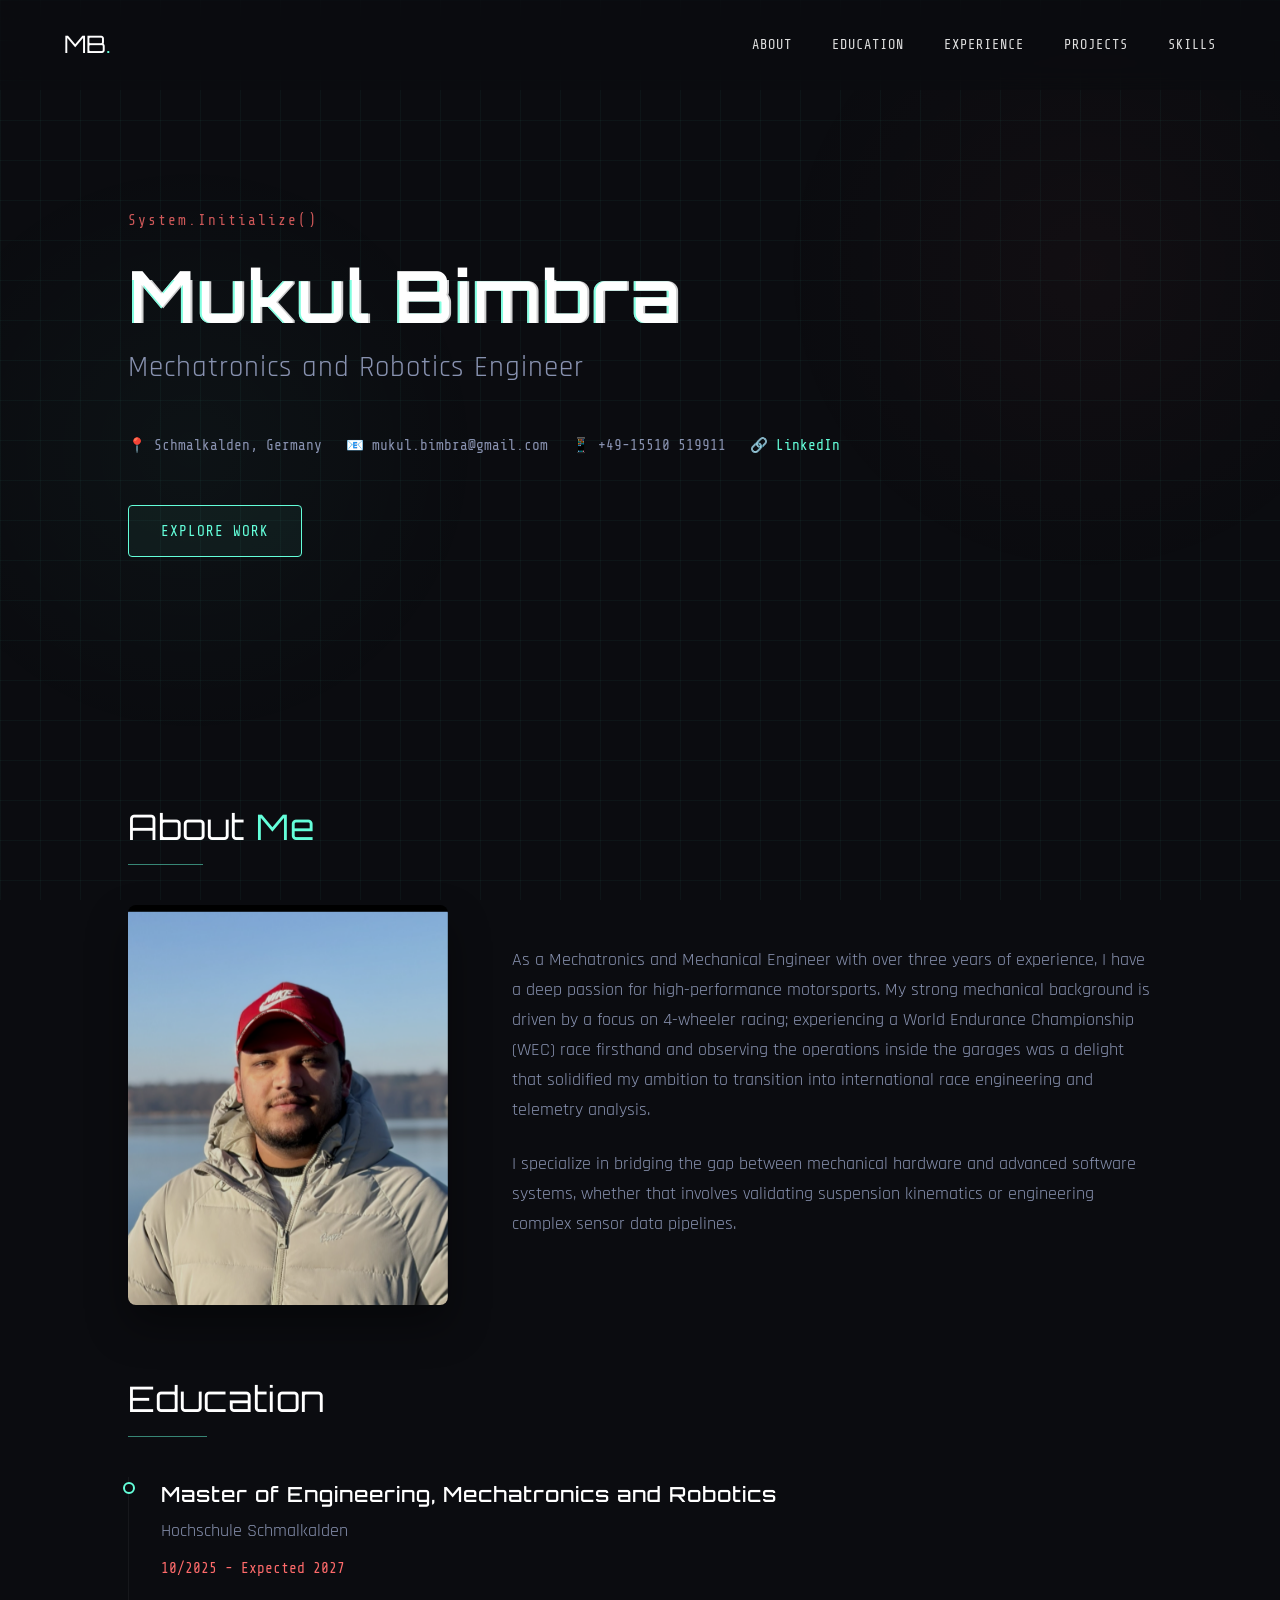
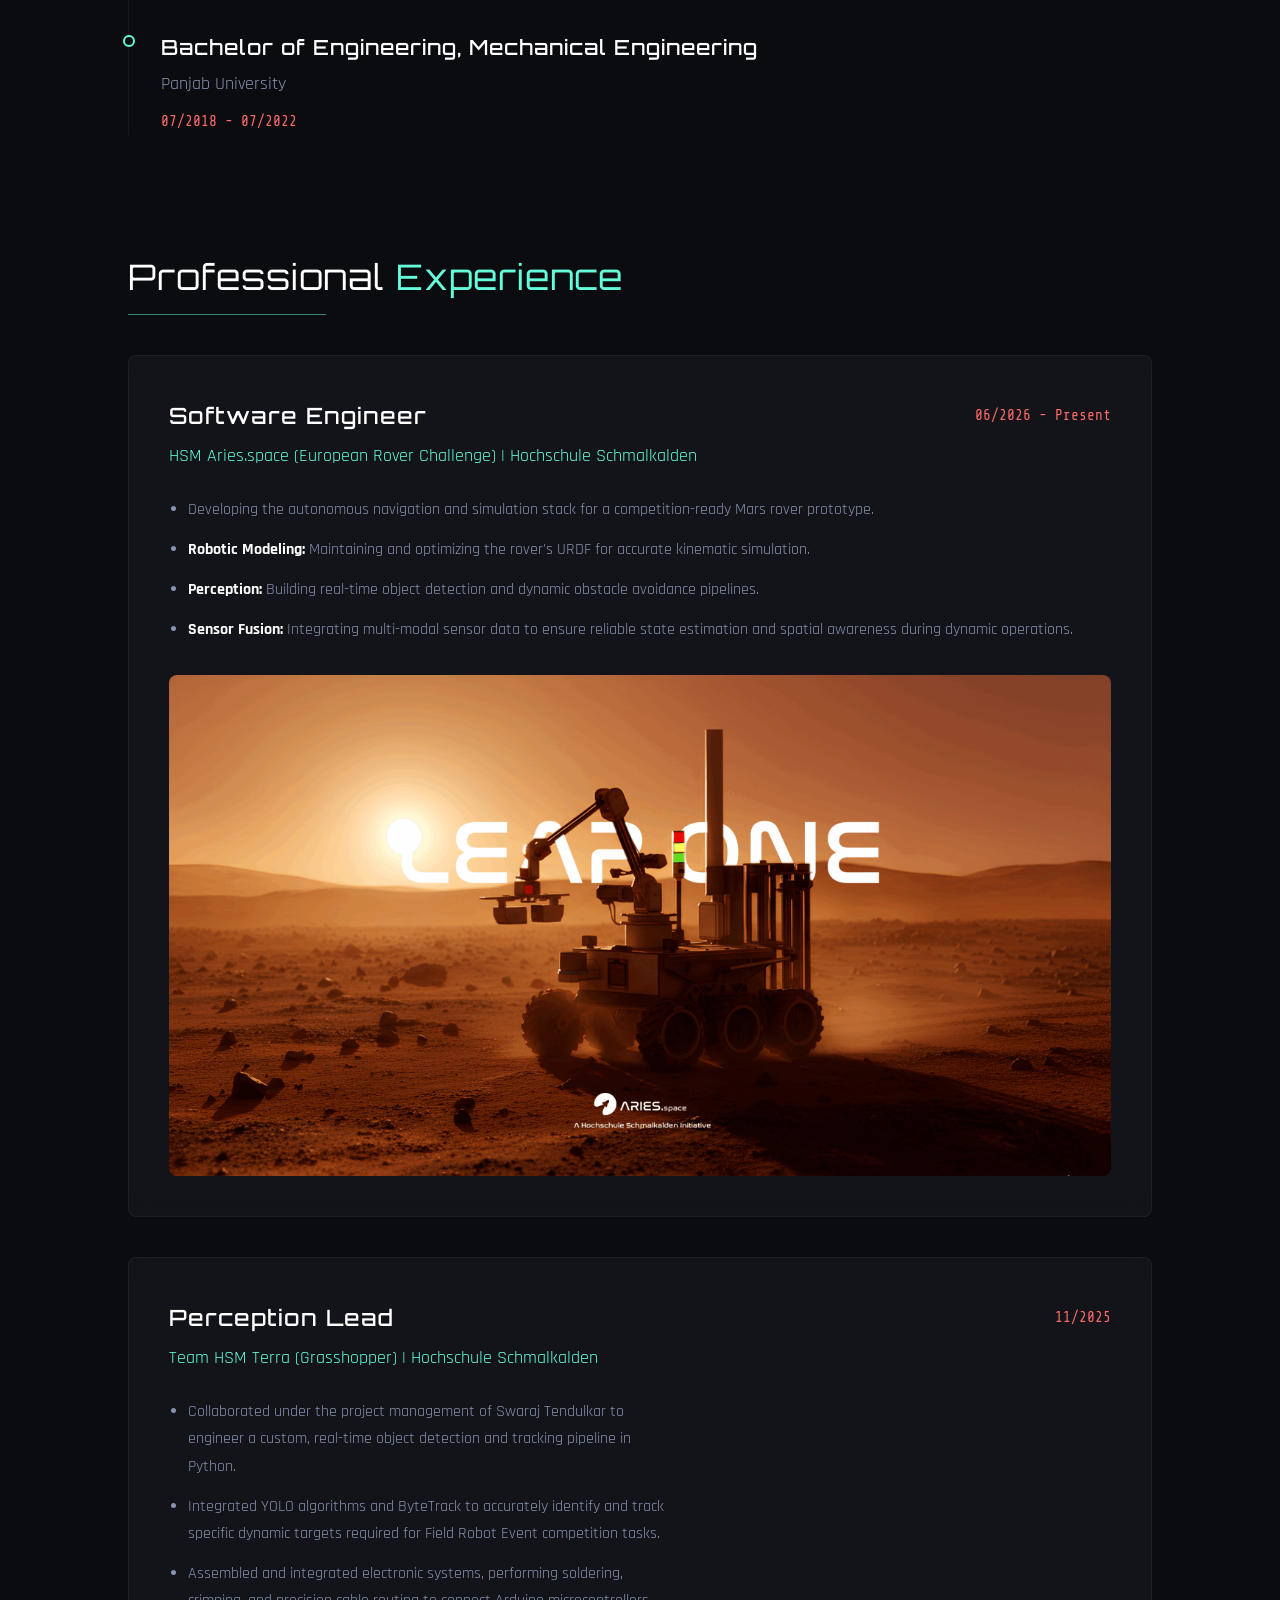
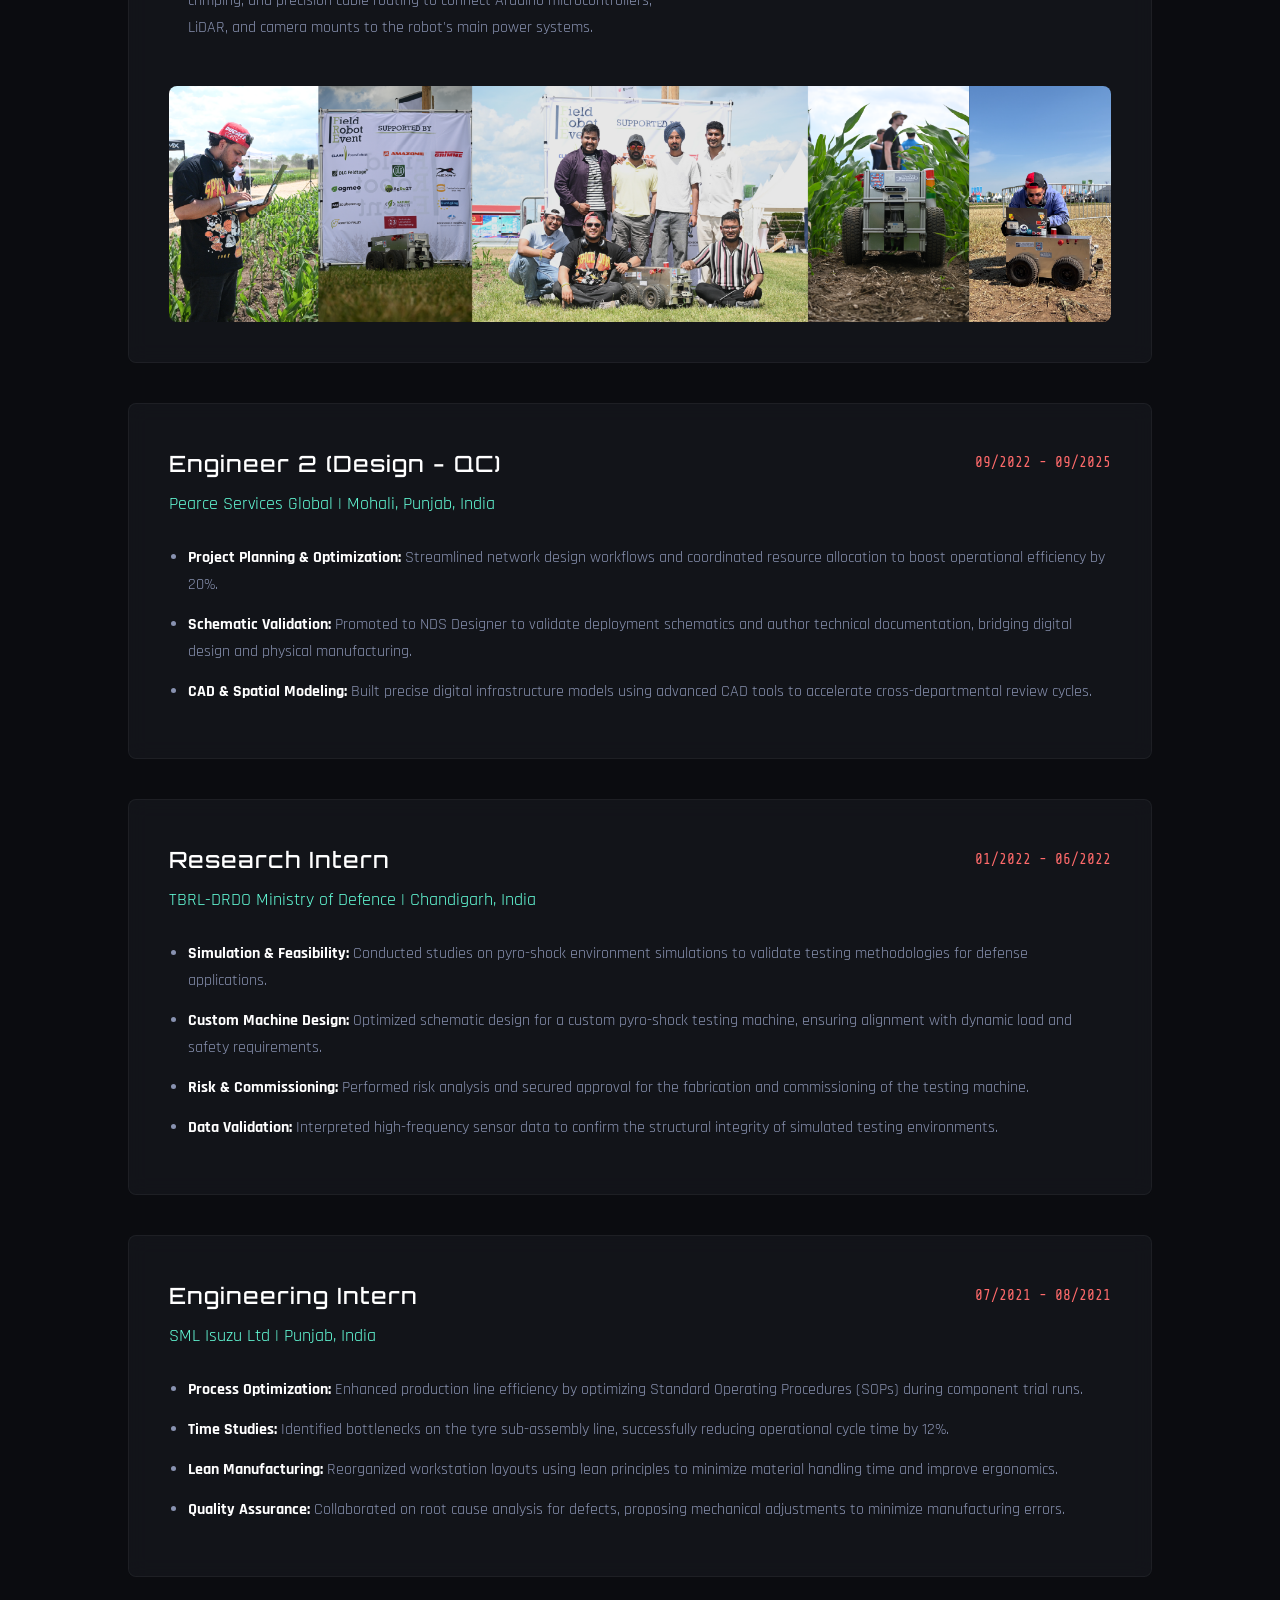
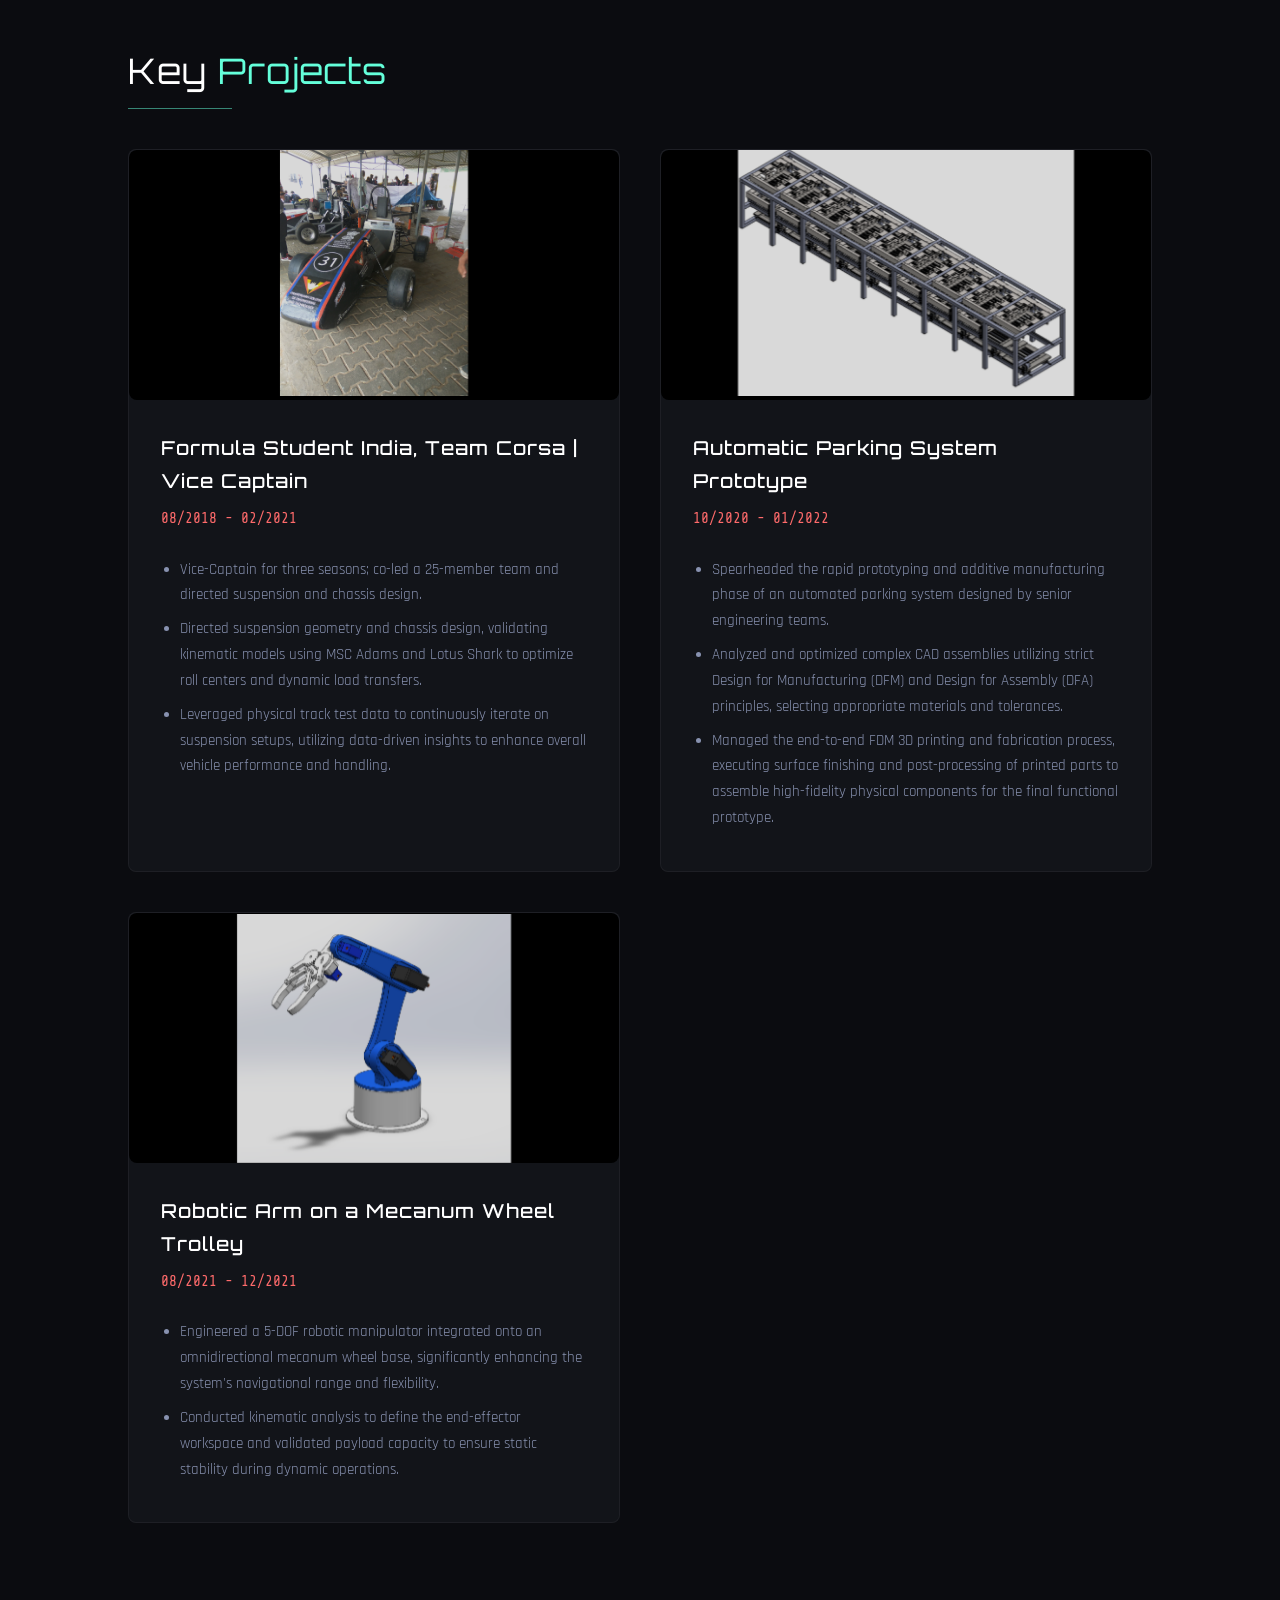
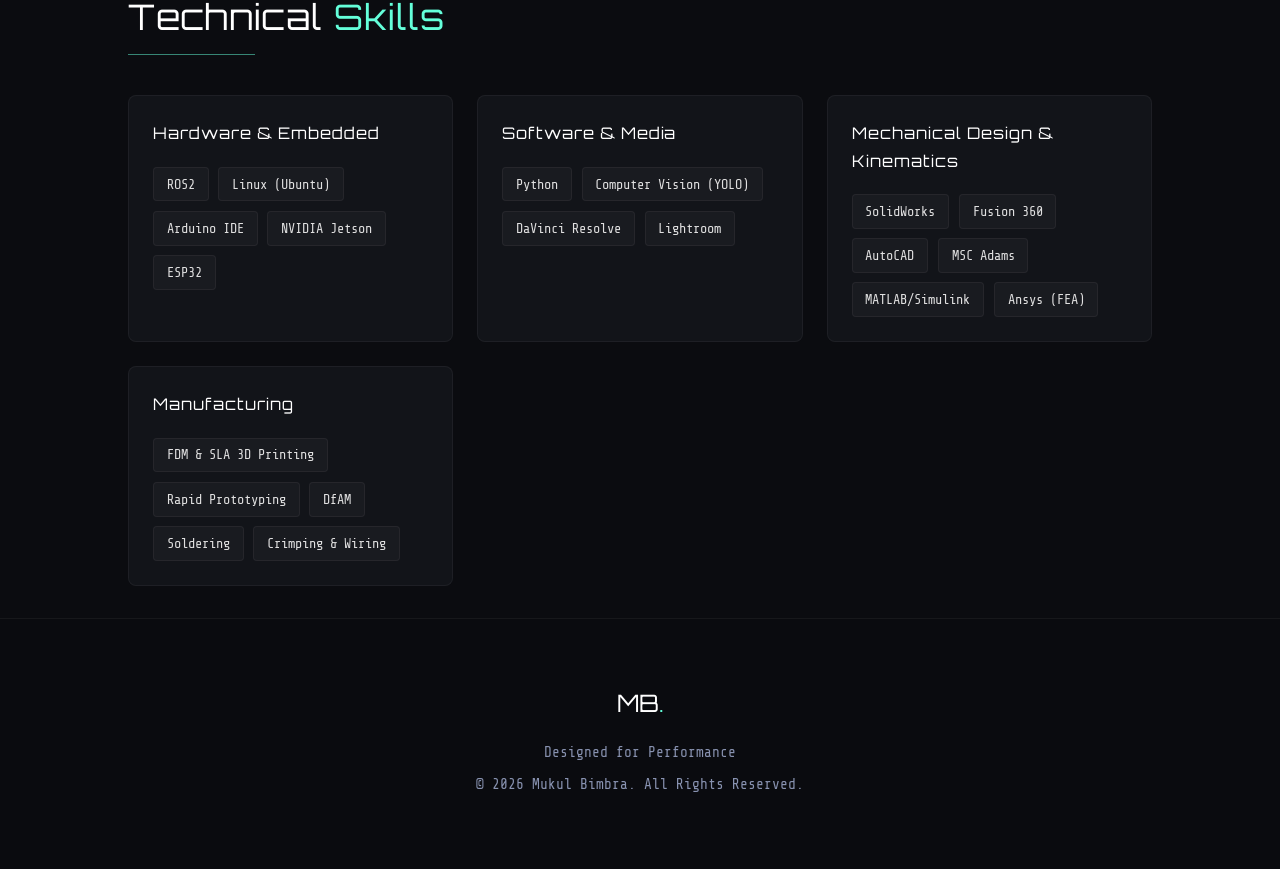
==== commit 595f8dbf: "added tbrl and sml sections" ====
--- a/index.html
+++ b/index.html
@@ -148,11 +148,39 @@
                     </div>
                     <p class="org">Pearce Services Global | Mohali, Punjab, India</p>
                     <ul class="card-list">
-                        <li>Managed large-scale infrastructure deployments by coordinating resource allocation and
-                            budget parameters, and standardized network design workflows to boost operational efficiency
-                            by 20%.</li>
-                        <li>Utilized complex CAD and spatial data tools to construct precise digital infrastructure
-                            models, significantly accelerating review cycles and cross-departmental data sharing.</li>
+                        <li><strong>Project Planning & Optimization:</strong> Streamlined network design workflows and coordinated resource allocation to boost operational efficiency by 20%.</li>
+                        <li><strong>Schematic Validation:</strong> Promoted to NDS Designer to validate deployment schematics and author technical documentation, bridging digital design and physical manufacturing.</li>
+                        <li><strong>CAD & Spatial Modeling:</strong> Built precise digital infrastructure models using advanced CAD tools to accelerate cross-departmental review cycles.</li>
+                    </ul>
+                </div>
+
+                <!-- TBRL-DRDO -->
+                <div class="card experience-card">
+                    <div class="card-header">
+                        <h3>Research Intern</h3>
+                        <span class="date">01/2022 - 06/2022</span>
+                    </div>
+                    <p class="org">TBRL-DRDO Ministry of Defence | Chandigarh, India</p>
+                    <ul class="card-list">
+                        <li><strong>Simulation & Feasibility:</strong> Conducted studies on pyro-shock environment simulations to validate testing methodologies for defense applications.</li>
+                        <li><strong>Custom Machine Design:</strong> Optimized schematic design for a custom pyro-shock testing machine, ensuring alignment with dynamic load and safety requirements.</li>
+                        <li><strong>Risk & Commissioning:</strong> Performed risk analysis and secured approval for the fabrication and commissioning of the testing machine.</li>
+                        <li><strong>Data Validation:</strong> Interpreted high-frequency sensor data to confirm the structural integrity of simulated testing environments.</li>
+                    </ul>
+                </div>
+
+                <!-- SML Isuzu -->
+                <div class="card experience-card">
+                    <div class="card-header">
+                        <h3>Engineering Intern</h3>
+                        <span class="date">07/2021 - 08/2021</span>
+                    </div>
+                    <p class="org">SML Isuzu Ltd | Punjab, India</p>
+                    <ul class="card-list">
+                        <li><strong>Process Optimization:</strong> Enhanced production line efficiency by optimizing Standard Operating Procedures (SOPs) during component trial runs.</li>
+                        <li><strong>Time Studies:</strong> Identified bottlenecks on the tyre sub-assembly line, successfully reducing operational cycle time by 12%.</li>
+                        <li><strong>Lean Manufacturing:</strong> Reorganized workstation layouts using lean principles to minimize material handling time and improve ergonomics.</li>
+                        <li><strong>Quality Assurance:</strong> Collaborated on root cause analysis for defects, proposing mechanical adjustments to minimize manufacturing errors.</li>
                     </ul>
                 </div>
             </div>
